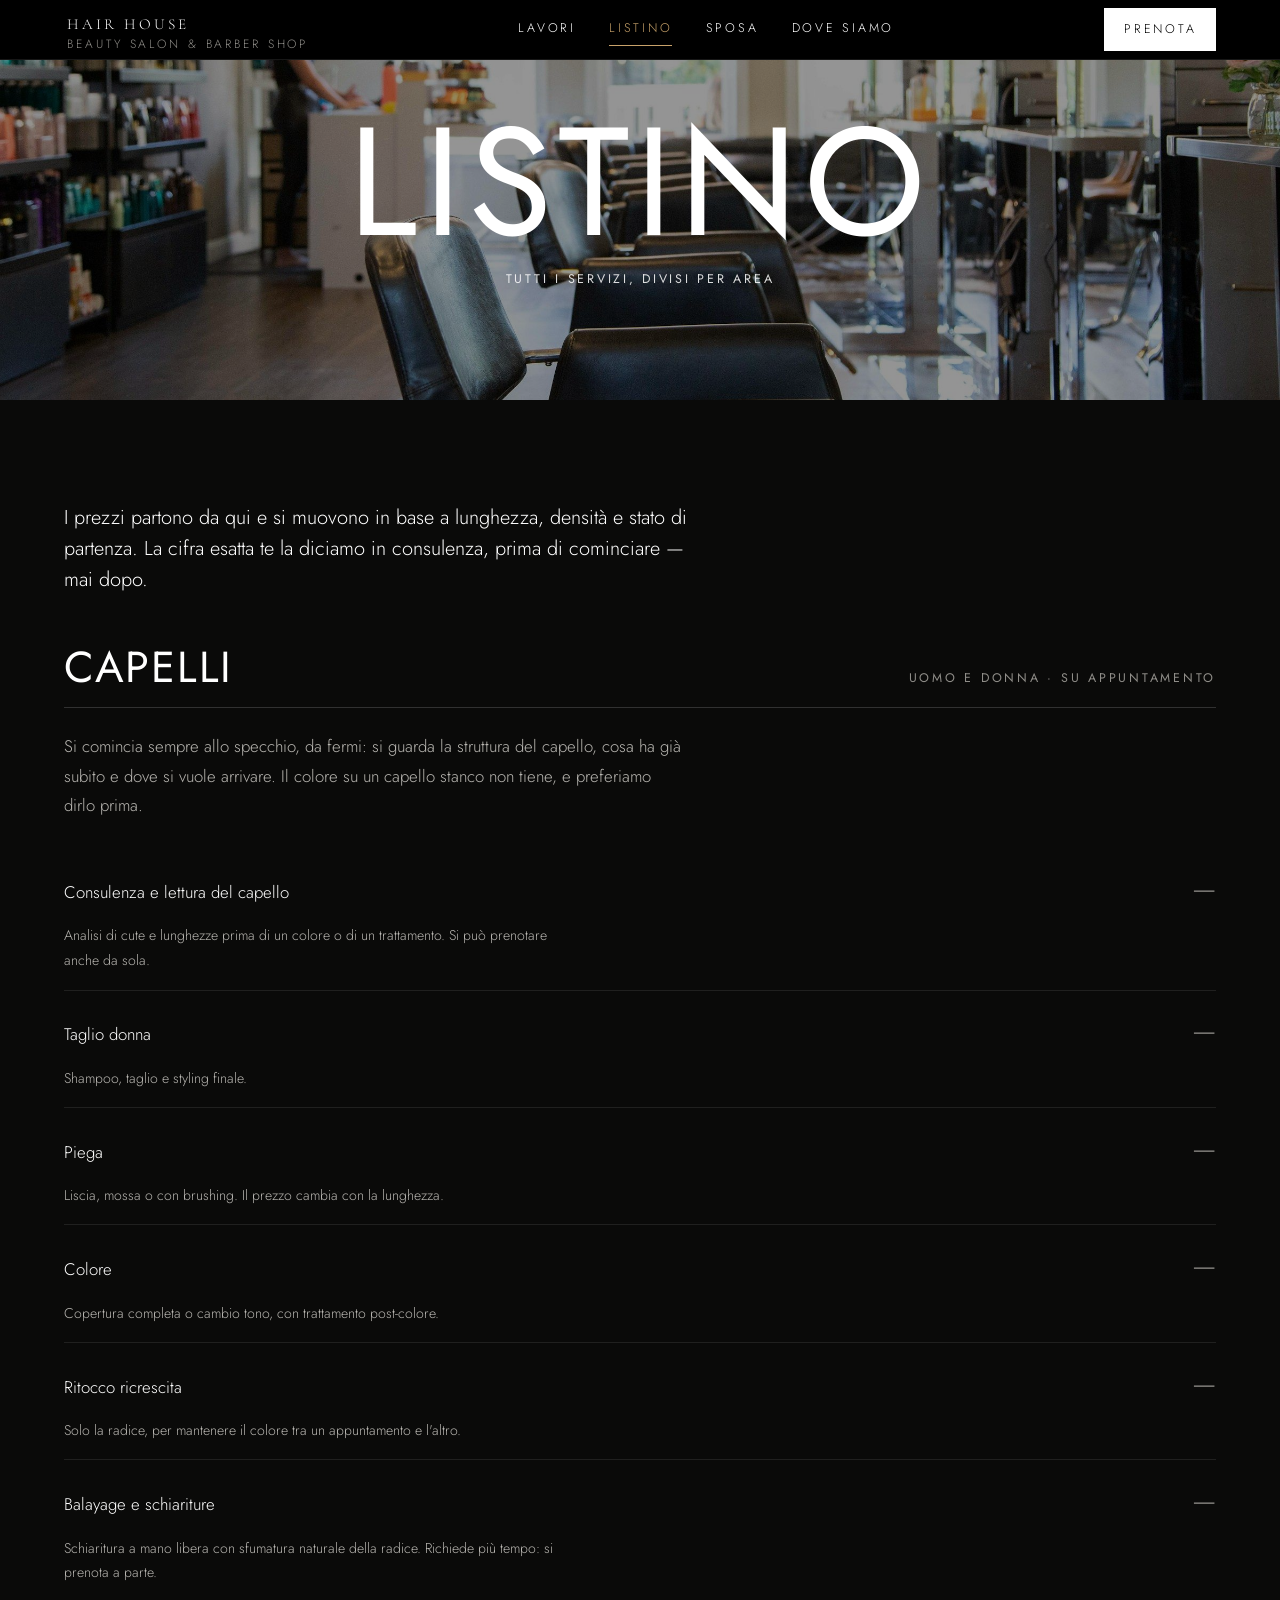
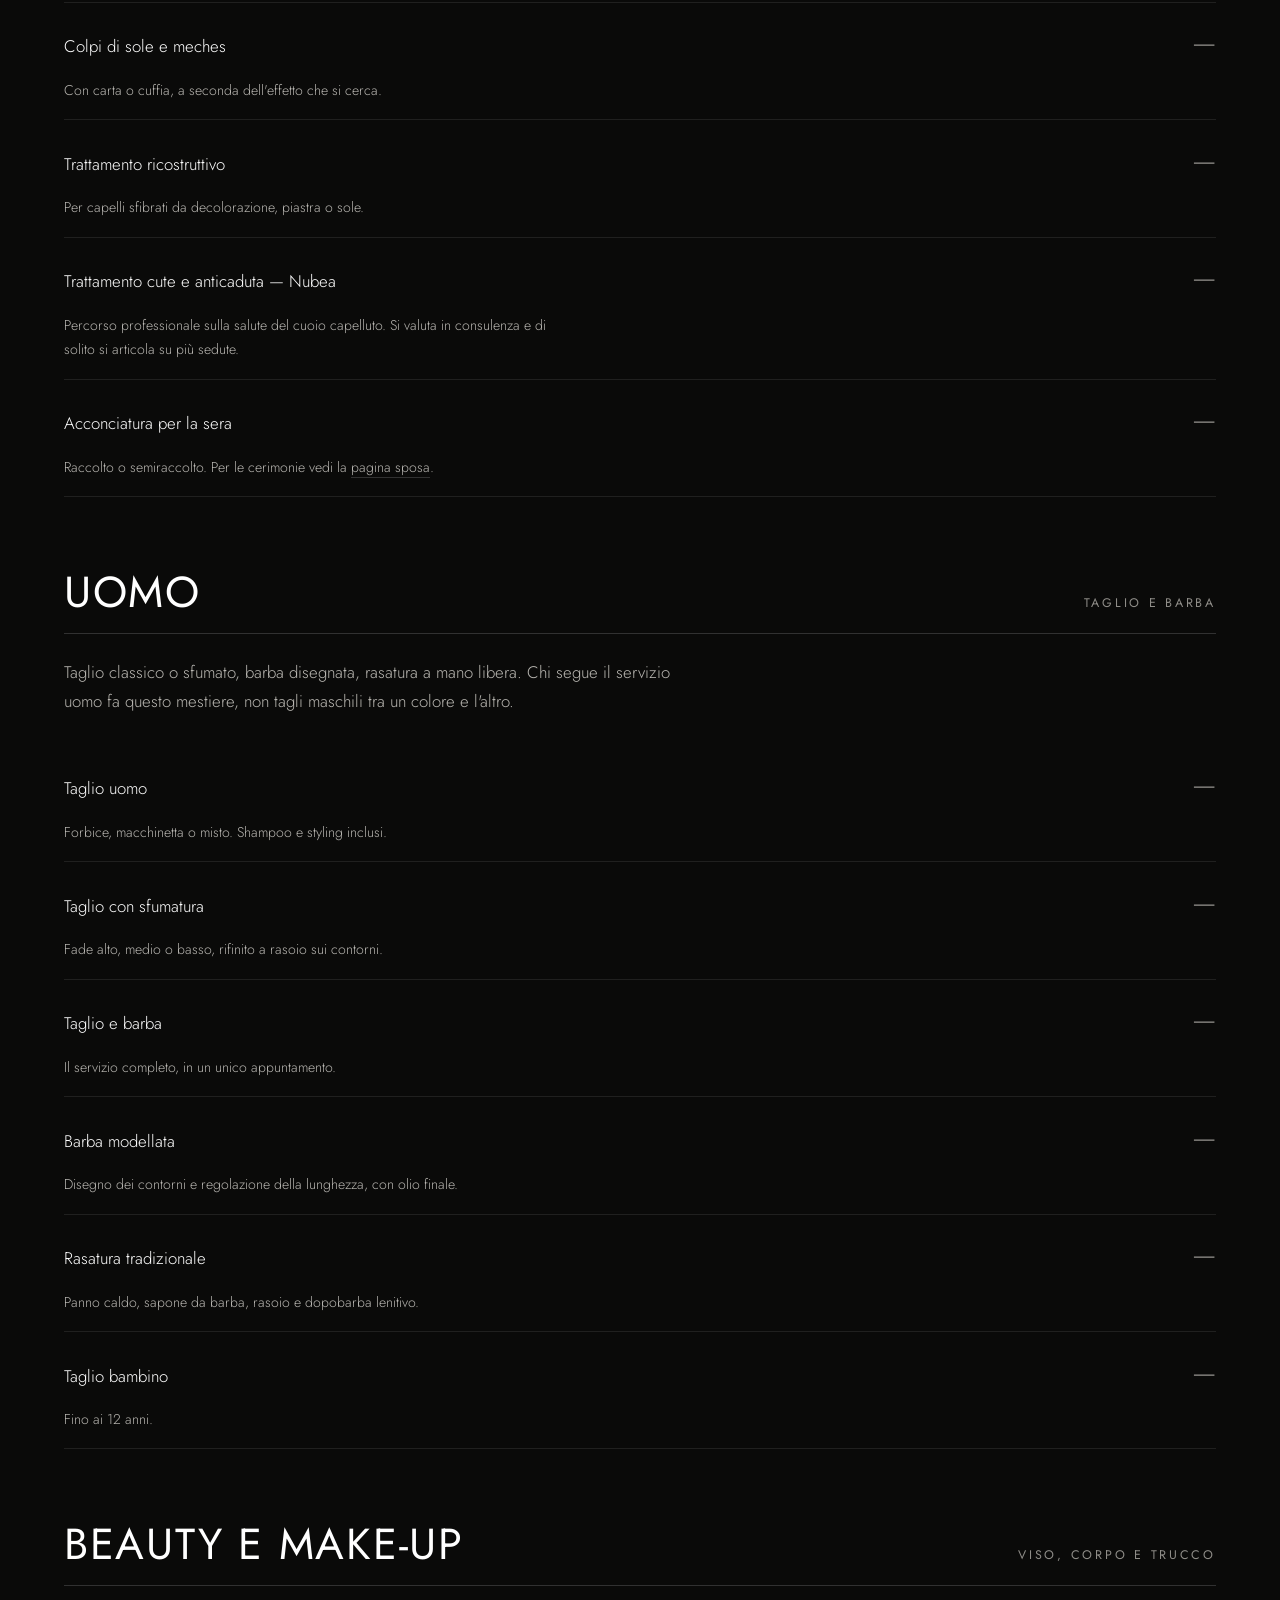
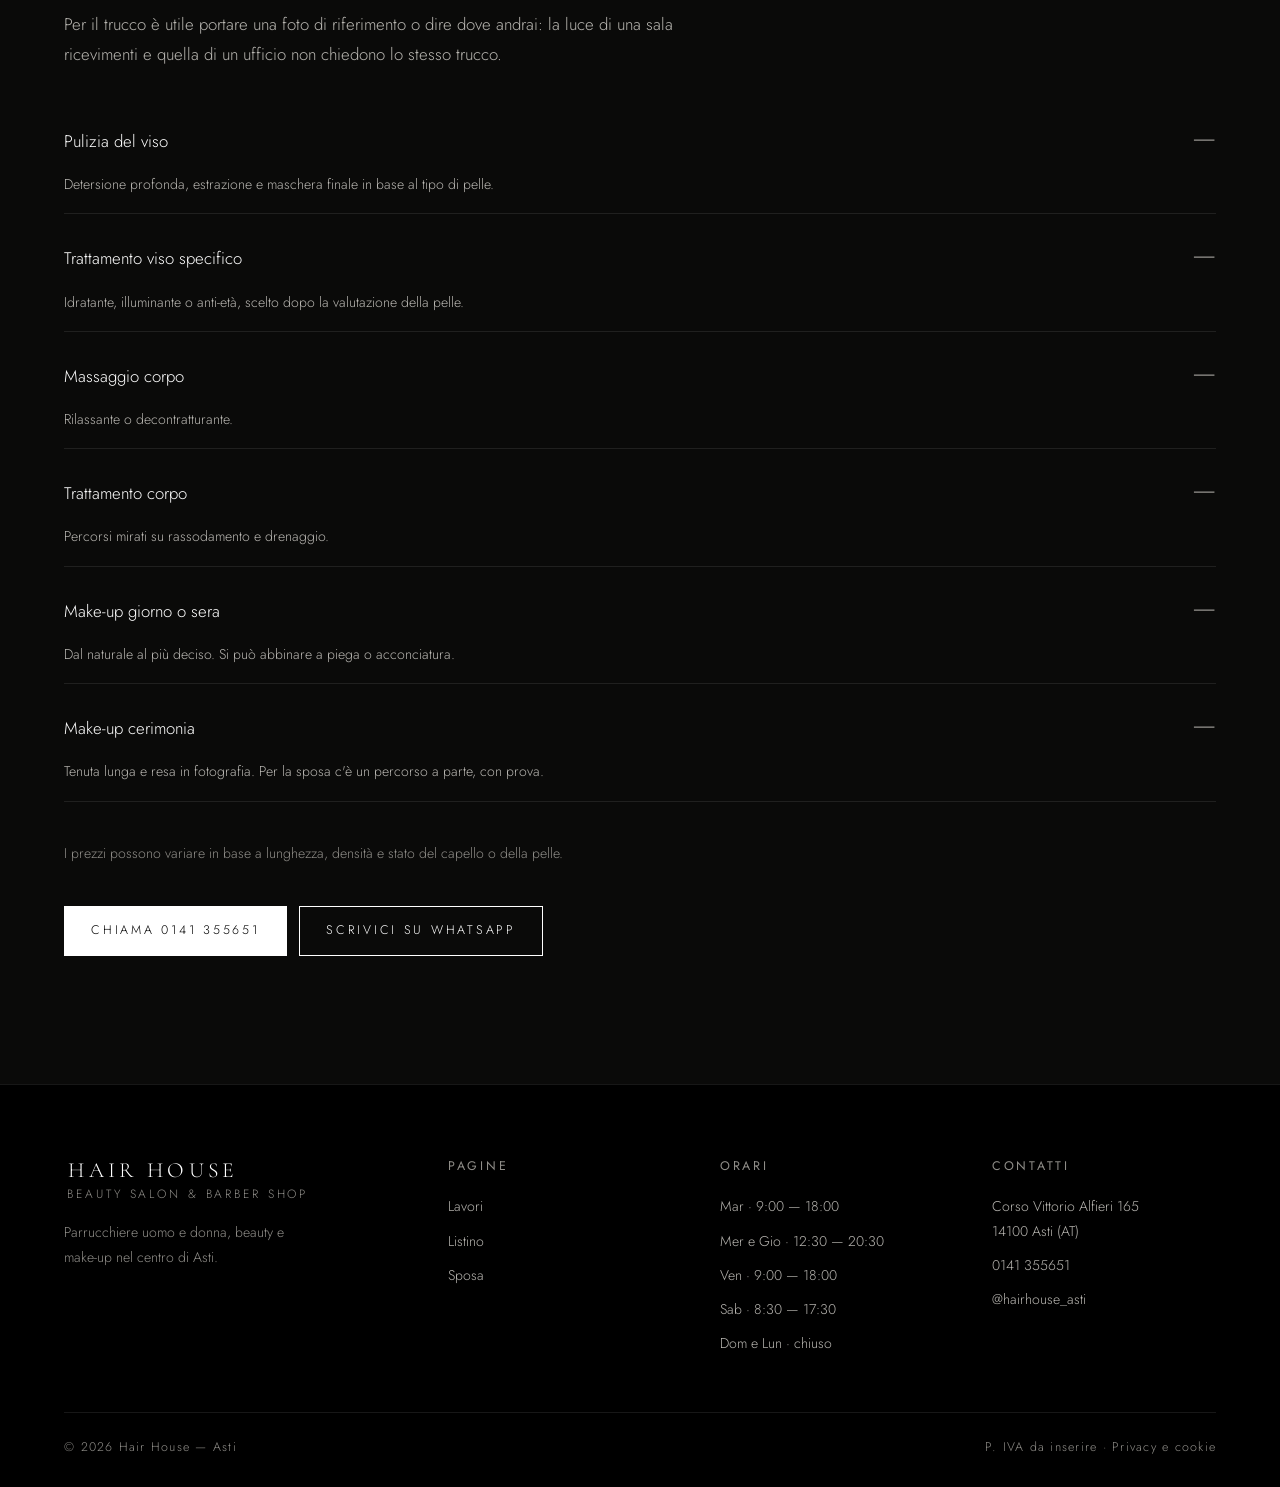
==== listino.html @ 9e3a0ce8 "hair house" ====
<!doctype html>
<html lang="it" class="no-js">
<head>
<meta charset="utf-8">
<meta name="viewport" content="width=device-width, initial-scale=1">
<title>Listino — Hair House Asti | Capelli uomo e donna, barba, beauty</title>
<meta name="description" content="Il listino di Hair House ad Asti: taglio, colore, balayage, trattamenti Nubea, barba e make-up. Prezzi e durate per ogni servizio.">
<link rel="canonical" href="https://www.hairhouseasti.it/listino.html">

<meta property="og:type" content="website">
<meta property="og:locale" content="it_IT">
<meta property="og:title" content="Listino — Hair House Asti">
<meta property="og:description" content="Capelli uomo e donna, barba e beauty: cosa facciamo e quanto costa.">
<meta property="og:image" content="https://www.hairhouseasti.it/assets/img/og.jpg">
<meta name="theme-color" content="#0a0a09">

<link rel="icon" href="assets/favicon.svg" type="image/svg+xml">
<link rel="preconnect" href="https://fonts.googleapis.com">
<link rel="preconnect" href="https://fonts.gstatic.com" crossorigin>
<link rel="stylesheet" href="https://fonts.googleapis.com/css2?family=Cormorant+Garamond:wght@300;400&family=Jost:wght@300;400;500&display=swap">
<link rel="stylesheet" href="assets/css/style.css">
</head>
<body>

<a class="skip" href="#main">Vai al contenuto</a>

<header class="header header--solid" id="header">
  <div class="header__inner">
    <a class="header__brand" href="index.html" aria-label="Hair House — home">
      <span class="wordmark">
        <span class="wordmark__name">Hair House</span>
        <span class="wordmark__sub">Beauty Salon &amp; Barber Shop</span>
      </span>
    </a>
    <nav class="nav" aria-label="Principale">
      <a href="index.html#lavori">Lavori</a>
      <a href="listino.html" aria-current="page">Listino</a>
      <a href="sposa.html">Sposa</a>
      <a href="index.html#dove">Dove siamo</a>
    </nav>
    <div class="header__end">
      <a class="btn btn--fill btn--sm header__cta" data-wa data-wa-text="Ciao Hair House, vorrei prenotare un appuntamento." href="tel:+390141355651">Prenota</a>
      <button class="burger" type="button" aria-expanded="false" aria-controls="menu">
        <span class="burger__bars" aria-hidden="true"><span></span><span></span><span></span></span>
        <span class="burger__open">Menu</span>
        <span class="burger__close">Chiudi</span>
      </button>
    </div>
  </div>
</header>

<div class="menu" id="menu" data-open="false" aria-hidden="true">
  <nav aria-label="Menu">
    <ul class="menu__list">
      <li><a href="index.html#lavori">Lavori</a></li>
      <li><a href="listino.html" aria-current="page">Listino</a></li>
      <li><a href="sposa.html">Sposa</a></li>
      <li><a href="index.html#dove">Dove siamo</a></li>
    </ul>
  </nav>
  <div class="menu__foot">
    <div><p class="label">Indirizzo</p><p class="note">Corso Vittorio Alfieri 165<br>14100 Asti</p></div>
    <div><p class="label">Telefono</p><p class="note"><a href="tel:+390141355651">0141 355651</a></p></div>
    <div><p class="label">Instagram</p><p class="note"><a href="https://www.instagram.com/hairhouse_asti/" rel="noopener" target="_blank">@hairhouse_asti</a></p></div>
  </div>
</div>

<main id="main">

<!-- ===================== PLATE ===================== -->
<section class="plate" style="min-height:clamp(220px,34vw,400px)">
  <div class="plate__media" data-file="plate-listino.jpg">
    <img src="assets/img/plate-listino.jpg" alt="" aria-hidden="true" width="2400" height="1200" decoding="async">
  </div>
  <div class="plate__inner">
    <h1 class="plate__word">Listino<span class="vh"> dei servizi di Hair House ad Asti</span></h1>
    <p class="label plate__sub">Tutti i servizi, divisi per area</p>
  </div>
</section>

<section class="band band--pad-b">
  <div class="wrap">

    <p class="lead" style="max-width:52ch;margin-bottom:clamp(2rem,5vw,3rem)" data-reveal>I prezzi partono da qui e si muovono in base a lunghezza, densità e stato di partenza. La cifra esatta te la diciamo in consulenza, prima di cominciare — mai dopo.</p>


    <div data-reveal data-delay="1">

      <!-- CAPELLI -->
      <section class="menu-group" id="capelli">
        <div class="menu-group__head">
          <h2 class="h2">Capelli</h2>
          <p class="label">Uomo e donna · su appuntamento</p>
        </div>

        <p class="body" style="margin:1.5rem 0 1.75rem;max-width:62ch">Si comincia sempre allo specchio, da fermi: si guarda la struttura del capello, cosa ha già subito e dove si vuole arrivare. Il colore su un capello stanco non tiene, e preferiamo dirlo prima.</p>

        <div>
          <div class="row">
            <span class="row__name">Consulenza e lettura del capello</span>
            <span class="row__val" data-tbd="true">—</span>
            <span class="row__desc">Analisi di cute e lunghezze prima di un colore o di un trattamento. Si può prenotare anche da sola.</span>
          </div>
          <div class="row">
            <span class="row__name">Taglio donna</span>
            <span class="row__val" data-tbd="true">—</span>
            <span class="row__desc">Shampoo, taglio e styling finale.</span>
          </div>
          <div class="row">
            <span class="row__name">Piega</span>
            <span class="row__val" data-tbd="true">—</span>
            <span class="row__desc">Liscia, mossa o con brushing. Il prezzo cambia con la lunghezza.</span>
          </div>
          <div class="row">
            <span class="row__name">Colore</span>
            <span class="row__val" data-tbd="true">—</span>
            <span class="row__desc">Copertura completa o cambio tono, con trattamento post-colore.</span>
          </div>
          <div class="row">
            <span class="row__name">Ritocco ricrescita</span>
            <span class="row__val" data-tbd="true">—</span>
            <span class="row__desc">Solo la radice, per mantenere il colore tra un appuntamento e l'altro.</span>
          </div>
          <div class="row">
            <span class="row__name">Balayage e schiariture</span>
            <span class="row__val" data-tbd="true">—</span>
            <span class="row__desc">Schiaritura a mano libera con sfumatura naturale della radice. Richiede più tempo: si prenota a parte.</span>
          </div>
          <div class="row">
            <span class="row__name">Colpi di sole e meches</span>
            <span class="row__val" data-tbd="true">—</span>
            <span class="row__desc">Con carta o cuffia, a seconda dell'effetto che si cerca.</span>
          </div>
          <div class="row">
            <span class="row__name">Trattamento ricostruttivo</span>
            <span class="row__val" data-tbd="true">—</span>
            <span class="row__desc">Per capelli sfibrati da decolorazione, piastra o sole.</span>
          </div>
          <div class="row">
            <span class="row__name">Trattamento cute e anticaduta — Nubea</span>
            <span class="row__val" data-tbd="true">—</span>
            <span class="row__desc">Percorso professionale sulla salute del cuoio capelluto. Si valuta in consulenza e di solito si articola su più sedute.</span>
          </div>
          <div class="row">
            <span class="row__name">Acconciatura per la sera</span>
            <span class="row__val" data-tbd="true">—</span>
            <span class="row__desc">Raccolto o semiraccolto. Per le cerimonie vedi la <a href="sposa.html" style="border-bottom:1px solid var(--line)">pagina sposa</a>.</span>
          </div>
        </div>
      </section>

      <!-- UOMO -->
      <section class="menu-group" id="uomo">
        <div class="menu-group__head">
          <h2 class="h2">Uomo</h2>
          <p class="label">Taglio e barba</p>
        </div>

        <p class="body" style="margin:1.5rem 0 1.75rem;max-width:62ch">Taglio classico o sfumato, barba disegnata, rasatura a mano libera. Chi segue il servizio uomo fa questo mestiere, non tagli maschili tra un colore e l'altro.</p>

        <div>
          <div class="row">
            <span class="row__name">Taglio uomo</span>
            <span class="row__val" data-tbd="true">—</span>
            <span class="row__desc">Forbice, macchinetta o misto. Shampoo e styling inclusi.</span>
          </div>
          <div class="row">
            <span class="row__name">Taglio con sfumatura</span>
            <span class="row__val" data-tbd="true">—</span>
            <span class="row__desc">Fade alto, medio o basso, rifinito a rasoio sui contorni.</span>
          </div>
          <div class="row">
            <span class="row__name">Taglio e barba</span>
            <span class="row__val" data-tbd="true">—</span>
            <span class="row__desc">Il servizio completo, in un unico appuntamento.</span>
          </div>
          <div class="row">
            <span class="row__name">Barba modellata</span>
            <span class="row__val" data-tbd="true">—</span>
            <span class="row__desc">Disegno dei contorni e regolazione della lunghezza, con olio finale.</span>
          </div>
          <div class="row">
            <span class="row__name">Rasatura tradizionale</span>
            <span class="row__val" data-tbd="true">—</span>
            <span class="row__desc">Panno caldo, sapone da barba, rasoio e dopobarba lenitivo.</span>
          </div>
          <div class="row">
            <span class="row__name">Taglio bambino</span>
            <span class="row__val" data-tbd="true">—</span>
            <span class="row__desc">Fino ai 12 anni.</span>
          </div>
        </div>
      </section>

      <!-- BEAUTY -->
      <section class="menu-group" id="beauty">
        <div class="menu-group__head">
          <h2 class="h2">Beauty e make-up</h2>
          <p class="label">Viso, corpo e trucco</p>
        </div>

        <p class="body" style="margin:1.5rem 0 1.75rem;max-width:62ch">Per il trucco è utile portare una foto di riferimento o dire dove andrai: la luce di una sala ricevimenti e quella di un ufficio non chiedono lo stesso trucco.</p>

        <div>
          <div class="row">
            <span class="row__name">Pulizia del viso</span>
            <span class="row__val" data-tbd="true">—</span>
            <span class="row__desc">Detersione profonda, estrazione e maschera finale in base al tipo di pelle.</span>
          </div>
          <div class="row">
            <span class="row__name">Trattamento viso specifico</span>
            <span class="row__val" data-tbd="true">—</span>
            <span class="row__desc">Idratante, illuminante o anti-età, scelto dopo la valutazione della pelle.</span>
          </div>
          <div class="row">
            <span class="row__name">Massaggio corpo</span>
            <span class="row__val" data-tbd="true">—</span>
            <span class="row__desc">Rilassante o decontratturante.</span>
          </div>
          <div class="row">
            <span class="row__name">Trattamento corpo</span>
            <span class="row__val" data-tbd="true">—</span>
            <span class="row__desc">Percorsi mirati su rassodamento e drenaggio.</span>
          </div>
          <div class="row">
            <span class="row__name">Make-up giorno o sera</span>
            <span class="row__val" data-tbd="true">—</span>
            <span class="row__desc">Dal naturale al più deciso. Si può abbinare a piega o acconciatura.</span>
          </div>
          <div class="row">
            <span class="row__name">Make-up cerimonia</span>
            <span class="row__val" data-tbd="true">—</span>
            <span class="row__desc">Tenuta lunga e resa in fotografia. Per la sposa c'è un percorso a parte, con prova.</span>
          </div>
        </div>
      </section>

    </div>

    <p class="note" style="margin-top:2.5rem" data-reveal>I prezzi possono variare in base a lunghezza, densità e stato del capello o della pelle.</p>

    <p style="margin-top:2.5rem;display:flex;gap:0.75rem;flex-wrap:wrap" data-reveal>
      <a class="btn btn--fill" href="tel:+390141355651">Chiama 0141 355651</a>
      <a class="btn" data-wa data-wa-text="Ciao Hair House, vorrei prenotare un appuntamento." href="tel:+390141355651">Scrivici su WhatsApp</a>
    </p>

  </div>
</section>

</main>

<footer class="footer">
  <div class="wrap">
    <div class="footer__top">
      <div class="footer__brand">
        <span class="wordmark">
          <span class="wordmark__name">Hair House</span>
          <span class="wordmark__sub">Beauty Salon &amp; Barber Shop</span>
        </span>
        <p class="footer__tag">Parrucchiere uomo e donna, beauty e make-up nel centro di Asti.</p>
      </div>
      <div>
        <p class="label footer__h">Pagine</p>
        <ul class="footer__list">
          <li><a href="index.html#lavori">Lavori</a></li>
          <li><a href="listino.html">Listino</a></li>
          <li><a href="sposa.html">Sposa</a></li>
        </ul>
      </div>
      <div>
        <p class="label footer__h">Orari</p>
        <ul class="footer__list">
          <li>Mar · 9:00 — 18:00</li>
          <li>Mer e Gio · 12:30 — 20:30</li>
          <li>Ven · 9:00 — 18:00</li>
          <li>Sab · 8:30 — 17:30</li>
          <li>Dom e Lun · chiuso</li>
        </ul>
      </div>
      <div>
        <p class="label footer__h">Contatti</p>
        <ul class="footer__list">
          <li>Corso Vittorio Alfieri 165<br>14100 Asti (AT)</li>
          <li><a href="tel:+390141355651">0141 355651</a></li>
          <li><a href="https://www.instagram.com/hairhouse_asti/" rel="noopener" target="_blank">@hairhouse_asti</a></li>
        </ul>
      </div>
    </div>
    <div class="footer__bottom">
      <span>&copy; <span data-year>2026</span> Hair House — Asti</span>
      <span>P. IVA da inserire · <a href="privacy.html">Privacy e cookie</a></span>
    </div>
  </div>
</footer>

<div class="mobar">
  <a href="tel:+390141355651">
    <svg viewBox="0 0 24 24" fill="none" stroke="currentColor" stroke-width="1.5" aria-hidden="true"><path d="M22 16.9v3a2 2 0 0 1-2.2 2 19.8 19.8 0 0 1-8.6-3.1 19.5 19.5 0 0 1-6-6A19.8 19.8 0 0 1 2.1 4.2 2 2 0 0 1 4.1 2h3a2 2 0 0 1 2 1.7c.1 1 .4 1.9.7 2.8a2 2 0 0 1-.5 2.1L8.1 9.9a16 16 0 0 0 6 6l1.3-1.2a2 2 0 0 1 2.1-.5c.9.3 1.8.6 2.8.7a2 2 0 0 1 1.7 2z"/></svg>
    Chiama
  </a>
  <a data-wa data-wa-text="Ciao Hair House, vorrei prenotare un appuntamento." href="tel:+390141355651">
    <svg viewBox="0 0 24 24" fill="currentColor" aria-hidden="true"><path d="M12 2a10 10 0 0 0-8.6 15.1L2 22l5-1.3A10 10 0 1 0 12 2zm5.5 14.1c-.2.6-1.2 1.2-1.7 1.2-.5 0-.9.2-3-.8-2.6-1.2-4.2-3.9-4.3-4.1-.1-.2-1-1.4-1-2.6 0-1.2.6-1.8.9-2 .2-.3.5-.3.7-.3h.5c.2 0 .4 0 .6.5l.8 2c.1.2.1.4 0 .5l-.4.5-.3.3c-.1.1-.2.3 0 .5a9 9 0 0 0 1.5 1.8c.7.6 1.2.8 1.4.9.2.1.4.1.5-.1l.7-.9c.2-.2.3-.2.5-.1l2 1c.2.1.4.2.4.3.1.1.1.6-.1 1.2z"/></svg>
    Prenota
  </a>
</div>

<script src="assets/js/main.js" defer></script>
</body>
</html>
---- assets/css/style.css ----
/* =============================================================
   HAIR HOUSE — Asti · Beauty Salon & Barber Shop

   Impianto: bande alternate.
   Una fascia di fotografia a tutta pagina con UNA parola gigante,
   poi una fascia nera con il contenuto. Ripetuto fino in fondo.
   Le foto danno tutto il colore, la grafica non ne aggiunge.

   Nessuna dipendenza, nessun build step.
   ============================================================= */

/* -------------------------------------------------------------
   1. TOKEN
   ------------------------------------------------------------- */
:root {
  /* Superfici */
  --black:  #000000;
  --band:   #0a0a09;   /* nero appena caldo: le pareti del salone */
  --band-2: #141412;   /* secondo livello, per righe e riquadri */
  --white:  #ffffff;
  --sand:   #e7e2db;   /* il beige del logo Hair House */
  --brass:  #c8a26a;   /* unico accento, usato col contagocce */

  /* Testo su fondo nero */
  --fg:       var(--white);
  --fg-mid:   #b8b6b1;   /* 9,3:1 — testo corrente */
  --fg-low:   #8f8d88;   /* 5,7:1 — etichette e note */
  --line:     rgba(255, 255, 255, 0.16);
  --line-soft:rgba(255, 255, 255, 0.09);

  /* Tipografia
     Jost è un geometrico in linea con la Futura del riferimento.
     Il serif resta solo per il marchio Hair House, che è serif. */
  --sans:  "Jost", "Helvetica Neue", Arial, sans-serif;
  --serif: "Cormorant Garamond", "Times New Roman", Times, serif;

  /* I minimi valgono sui telefoni: 0.75rem = 12px per le micro-etichette,
     1rem = 16px per il corpo. Sotto i 16px iOS ingrandisce da solo la
     pagina quando si tocca un campo del modulo. */
  --t-micro: clamp(0.75rem, 0.72rem + 0.1vw, 0.78rem);
  --t-small: clamp(0.85rem, 0.83rem + 0.1vw, 0.88rem);
  --t-body:  clamp(1rem, 0.98rem + 0.1vw, 1.05rem);
  --t-lead:  clamp(1.05rem, 0.98rem + 0.34vw, 1.3rem);
  --t-h3:    clamp(1.3rem, 1.15rem + 0.7vw, 1.75rem);
  --t-h2:    clamp(1.7rem, 1.35rem + 1.7vw, 3rem);

  /* La parola gigante delle fasce fotografiche */
  /* Calibrate perché la parola ci stia sempre in larghezza,
     anche col font di sistema mentre Cormorant/Jost caricano. */
  --t-plate: clamp(2.4rem, 12vw, 10.5rem);
  --t-hero:  clamp(2.6rem, 13vw, 15rem);

  --track-label: 0.22em;  /* etichette: piu stretta del riferimento,
                             a 12px su telefono 0.3em spezza le parole */
  --track-word:  0.04em;

  --gutter: max(clamp(1.25rem, 5vw, 5rem), env(safe-area-inset-left), env(safe-area-inset-right));
  --maxw:   1440px;

  --ease: cubic-bezier(0.22, 0.61, 0.36, 1);
  --out:  cubic-bezier(0.16, 1, 0.3, 1);

  --header-h: 60px;
}

/* -------------------------------------------------------------
   2. RESET
   ------------------------------------------------------------- */
*, *::before, *::after { box-sizing: border-box; }

html {
  -webkit-text-size-adjust: 100%;
  -webkit-tap-highlight-color: transparent;
  scroll-behavior: smooth;
  scroll-padding-top: var(--header-h);
  background: var(--band);
}

body {
  margin: 0;
  background: var(--band);
  color: var(--fg);
  font-family: var(--sans);
  font-size: var(--t-body);
  font-weight: 300;
  line-height: 1.75;
  overflow-x: hidden;
  -webkit-font-smoothing: antialiased;
  -moz-osx-font-smoothing: grayscale;
}
body.is-locked { overflow: hidden; }

img, svg, video, iframe { display: block; max-width: 100%; }
img { height: auto; }

/* Serve davvero: `.work { display: block }` è una regola d'autore e batte
   il `display:none` che il browser dà a [hidden]. Senza questa riga i
   filtri della galleria aggiornano lo stato ma non nascondono nulla. */
[hidden] { display: none !important; }

h1, h2, h3, h4 { margin: 0; font-weight: 400; line-height: 1.1; }
p { margin: 0 0 1.1em; }
p:last-child { margin-bottom: 0; }
figure, blockquote, dd { margin: 0; }
ul, ol { margin: 0; padding: 0; list-style: none; }
a { color: inherit; text-decoration: none; }
button { font: inherit; color: inherit; background: none; border: 0; cursor: pointer; }

:focus-visible { outline: 2px solid var(--brass); outline-offset: 3px; }
::selection { background: var(--sand); color: var(--black); }

/* -------------------------------------------------------------
   3. TIPOGRAFIA RICORRENTE
   ------------------------------------------------------------- */

/* Micro-etichetta: la voce con cui il sito nomina le cose */
.label {
  font-size: var(--t-micro);
  font-weight: 400;
  letter-spacing: var(--track-label);
  text-transform: uppercase;
  color: var(--fg-low);
  line-height: 1.6;
}
.label--bright { color: var(--white); }
.label--brass { color: var(--brass); }

.lead { font-size: var(--t-lead); line-height: 1.55; color: var(--fg); font-weight: 300; }
.body { color: var(--fg-mid); }
.note { font-size: var(--t-small); color: var(--fg-low); line-height: 1.7; }

.h2 {
  font-size: var(--t-h2);
  letter-spacing: var(--track-word);
  text-transform: uppercase;
}
.h3 { font-size: var(--t-h3); letter-spacing: 0.01em; }

/* Marchio: unico elemento in grazie, come nell'insegna */
.wordmark { display: inline-flex; flex-direction: column; gap: 0.4em; line-height: 1; }
.wordmark__name {
  font-family: var(--serif);
  font-weight: 300;
  font-size: var(--wm, 1.05rem);
  letter-spacing: 0.2em;
  text-indent: 0.2em;
  text-transform: uppercase;
  white-space: nowrap;
}
.wordmark__sub {
  /* Il rapporto col nome dava 4,6px nell'header: sotto c'e un pavimento. */
  font-size: max(0.75rem, calc(var(--wm, 1.05rem) * 0.3));
  letter-spacing: 0.24em;
  text-indent: 0.28em;
  text-transform: uppercase;
  color: var(--fg-low);
  white-space: nowrap;
}

/* -------------------------------------------------------------
   4. LAYOUT
   ------------------------------------------------------------- */
.wrap { width: 100%; max-width: var(--maxw); margin-inline: auto; padding-inline: var(--gutter); }
.wrap--tight { max-width: 900px; }

/* Fascia di contenuto: sempre nera */
.band { padding-block: clamp(3.25rem, 8vw, 6.5rem); background: var(--band); }
.band--flush { padding-top: 0; }
.band--pad-b { padding-bottom: clamp(4rem, 10vw, 8rem); }

/* Intestazione interna a una fascia */
.bandhead { margin-bottom: clamp(2rem, 5vw, 3.5rem); }
.bandhead__label { margin-bottom: 1rem; }
.bandhead__text { max-width: 46ch; color: var(--fg-mid); }

@media (min-width: 880px) {
  .bandhead--split {
    display: grid;
    grid-template-columns: minmax(0, 1fr) minmax(0, 1fr);
    gap: clamp(2rem, 5vw, 4rem);
    align-items: end;
  }
}

/* -------------------------------------------------------------
   5. BOTTONI E LINK
   Rettangolo con filetto sottile, testo micro spaziato.
   ------------------------------------------------------------- */
.btn {
  display: inline-flex;
  align-items: center;
  justify-content: center;
  gap: 0.7em;
  padding: 1.05em 2.1em;
  font-size: var(--t-micro);
  letter-spacing: var(--track-label);
  text-transform: uppercase;
  color: var(--white);
  border: 1px solid var(--white);
  background: transparent;
  transition: background-color 0.35s var(--ease), color 0.35s var(--ease),
              border-color 0.35s var(--ease);
}
.btn:hover, .btn:focus-visible { background: var(--white); color: var(--black); }

.btn--fill { background: var(--white); color: var(--black); }
.btn--fill:hover, .btn--fill:focus-visible { background: var(--brass); border-color: var(--brass); color: var(--black); }

.btn--sm { padding: 0.85em 1.5em; }

.btn--ghost { border-color: var(--line); color: var(--fg-mid); }
.btn--ghost:hover { border-color: var(--white); background: transparent; color: var(--white); }

/* Link testuale sottolineato: la forma dei link del riferimento */
.ulink {
  display: inline-block;
  font-size: var(--t-micro);
  letter-spacing: var(--track-label);
  text-transform: uppercase;
  padding-bottom: 0.35em;
  border-bottom: 1px solid var(--line);
  transition: color 0.3s var(--ease), border-color 0.3s var(--ease);
}
.ulink:hover { color: var(--brass); border-color: var(--brass); }

/* -------------------------------------------------------------
   6. HEADER
   Sottile, trasparente sull'hero, nero appena si scorre.
   ------------------------------------------------------------- */
.header {
  position: fixed;
  inset: 0 0 auto 0;
  z-index: 90;
  height: var(--header-h);
  display: flex;
  align-items: center;
  background: transparent;
  border-bottom: 1px solid transparent;
  transition: background-color 0.4s var(--ease), border-color 0.4s var(--ease);
}
.header.is-stuck { background: var(--black); border-bottom-color: var(--line-soft); }

.header__inner {
  width: 100%;
  max-width: var(--maxw);
  margin-inline: auto;
  padding-inline: var(--gutter);
  display: flex;
  align-items: center;
  justify-content: space-between;
  gap: 1.5rem;
}

.header__brand { --wm: 0.95rem; opacity: 0; transition: opacity 0.4s var(--ease); }
.header.is-stuck .header__brand { opacity: 1; }
/* Nelle pagine interne il marchio serve subito */
.header--solid .header__brand { opacity: 1; }
.header--solid { background: var(--black); border-bottom-color: var(--line-soft); }

.nav { display: none; }
@media (min-width: 1000px) {
  .nav { display: flex; align-items: center; gap: clamp(1.5rem, 2.6vw, 2.75rem); }
}
.nav a {
  font-size: var(--t-micro);
  letter-spacing: var(--track-label);
  text-transform: uppercase;
  color: var(--white);
  padding-block: 0.4em;
  border-bottom: 1px solid transparent;
  transition: border-color 0.3s var(--ease), color 0.3s var(--ease);
  white-space: nowrap;
}
.nav a:hover { border-bottom-color: currentColor; }
.nav a[aria-current="page"] { color: var(--brass); border-bottom-color: var(--brass); }

.header__end { display: flex; align-items: center; gap: 1.25rem; }
.header__cta { display: none; }
@media (min-width: 1000px) { .header__cta { display: inline-flex; padding: 0.75em 1.5em; } }

/* Apri menu */
.burger {
  display: inline-flex;
  align-items: center;
  gap: 0.7rem;
  font-size: var(--t-micro);
  letter-spacing: var(--track-label);
  text-transform: uppercase;
  color: var(--white);
  padding: 0.5rem 0;
  z-index: 2;
}
@media (min-width: 1000px) { .burger { display: none; } }

.burger__bars { display: grid; gap: 5px; width: 20px; }
.burger__bars span { height: 1px; background: currentColor; transition: transform 0.4s var(--ease), opacity 0.25s var(--ease); }
.burger[aria-expanded="true"] .burger__bars span:nth-child(1) { transform: translateY(6px) rotate(45deg); }
.burger[aria-expanded="true"] .burger__bars span:nth-child(2) { opacity: 0; }
.burger[aria-expanded="true"] .burger__bars span:nth-child(3) { transform: translateY(-6px) rotate(-45deg); }
.burger__open { display: inline; }
.burger__close { display: none; }
.burger[aria-expanded="true"] .burger__open { display: none; }
.burger[aria-expanded="true"] .burger__close { display: inline; }

/* Menu a tutto schermo */
.menu {
  position: fixed;
  inset: 0;
  z-index: 80;
  background: var(--black);
  display: flex;
  flex-direction: column;
  /* Niente centratura verticale: quando le voci non ci stanno tutte,
     `justify-content: center` fa traboccare il contenuto anche verso
     l'alto e la prima voce finisce sotto l'header, irraggiungibile.
     Elenco in alto, recapiti spinti in basso da `margin-top: auto`. */
  padding:
    calc(var(--header-h) + env(safe-area-inset-top, 0px) + 1.75rem)
    var(--gutter)
    calc(2.5rem + env(safe-area-inset-bottom, 0px));
  clip-path: inset(0 0 100% 0);
  transition: clip-path 0.65s var(--out);
  overflow-y: auto;
}
.menu[data-open="true"] { clip-path: inset(0 0 0 0); }
.menu[data-open="false"] { pointer-events: none; }

.menu__list a {
  display: block;
  padding: 0.5rem 0;
  /* line-height esplicita: senza, eredita l'1.75 del corpo del testo
     e ogni voce diventa alta il doppio del necessario. */
  line-height: 1.1;
  font-size: clamp(1.9rem, 9.5vw, 3.2rem);
  letter-spacing: var(--track-word);
  text-transform: uppercase;
  border-bottom: 1px solid var(--line-soft);
  opacity: 0;
  transform: translateY(12px);
  transition: opacity 0.45s var(--ease), transform 0.45s var(--out), color 0.3s var(--ease);
}
.menu[data-open="true"] .menu__list a { opacity: 1; transform: none; }
.menu__list li:nth-child(1) a { transition-delay: 0.08s; }
.menu__list li:nth-child(2) a { transition-delay: 0.14s; }
.menu__list li:nth-child(3) a { transition-delay: 0.20s; }
.menu__list li:nth-child(4) a { transition-delay: 0.26s; }
.menu__list li:nth-child(5) a { transition-delay: 0.32s; }
.menu__list a:hover, .menu__list a[aria-current="page"] { color: var(--brass); }

.menu__foot {
  margin-top: auto;
  padding-top: clamp(1.75rem, 4.5vw, 3rem);
  display: grid;
  gap: 1.5rem;
  opacity: 0;
  transition: opacity 0.5s var(--ease) 0.35s;
}
.menu[data-open="true"] .menu__foot { opacity: 1; }
@media (min-width: 700px) { .menu__foot { grid-template-columns: repeat(3, 1fr); } }
.menu__foot a:hover { color: var(--brass); }

/* -------------------------------------------------------------
   7. HERO
   Foto a tutto schermo, marchio in basso tagliato dalla fascia
   che segue: è il gesto forte del riferimento.
   ------------------------------------------------------------- */
.hero {
  position: relative;
  min-height: 100svh;
  display: grid;
  align-items: end;
  overflow: hidden;
  background: var(--band-2);
}

.hero__media { position: absolute; inset: 0; z-index: 0; }
.hero__media img { width: 100%; height: 100%; object-fit: cover; object-position: var(--focal, 50% 45%); }
.hero__media::after {
  content: "";
  position: absolute;
  inset: 0;
  background: linear-gradient(to bottom, rgba(0,0,0,0.55) 0%, rgba(0,0,0,0.15) 40%, rgba(0,0,0,0.75) 100%);
}

.hero__inner {
  position: relative;
  z-index: 1;
  width: 100%;
  max-width: var(--maxw);
  margin-inline: auto;
  padding: calc(var(--header-h) + 2rem) var(--gutter) clamp(2rem, 6vh, 4rem);
  text-align: center;
}

.hero__claim {
  font-size: var(--t-lead);
  letter-spacing: 0.02em;
  color: var(--white);
  max-width: 34ch;
  margin-inline: auto;
}

.hero__actions {
  margin-top: clamp(1.5rem, 4vw, 2.25rem);
  display: flex;
  gap: 0.75rem;
  justify-content: center;
  flex-wrap: wrap;
}

/* Il marchio gigante, tagliato in basso */
.hero__mark {
  margin-top: clamp(2rem, 6vw, 4rem);
  font-family: var(--serif);
  font-weight: 300;
  font-size: var(--t-hero);
  line-height: 0.95;
  letter-spacing: 0.06em;
  text-indent: 0.06em;
  text-transform: uppercase;
  color: var(--white);
  /* Intero e staccato dal bordo: tagliarlo faceva perdere la parte
     bassa delle lettere. */
  transform: none;
  white-space: nowrap;
}


/* -------------------------------------------------------------
   8. PLATE — fascia fotografica con la parola gigante
   È l'elemento che dà il ritmo a tutta la pagina.
   ------------------------------------------------------------- */
.plate {
  position: relative;
  display: grid;
  place-items: center;
  min-height: clamp(240px, 46vw, 520px);
  overflow: hidden;
  background: var(--band-2);
  text-align: center;
}

.plate__media { position: absolute; inset: 0; z-index: 0; }
.plate__media img { width: 100%; height: 100%; object-fit: cover; object-position: var(--focal, 50% 50%); }
.plate__media::after { content: ""; position: absolute; inset: 0; background: rgba(0, 0, 0, 0.42); }

.plate__inner { position: relative; z-index: 1; padding: 2rem var(--gutter); }

.plate__word {
  font-size: var(--t-plate);
  font-weight: 400;
  line-height: 0.95;
  letter-spacing: var(--track-word);
  text-transform: uppercase;
  color: var(--white);
}
.plate__sub { margin-top: 0.9rem; color: rgba(255, 255, 255, 0.85); }

/* Segnaposto foto: dice quale file manca invece di rompersi */
.is-missing > img { opacity: 0; visibility: hidden; }
.plate__media.is-missing, .hero__media.is-missing { background: var(--band-2); }
.plate__media.is-missing::after, .hero__media.is-missing::after { background: rgba(0, 0, 0, 0.55); }

/* -------------------------------------------------------------
   9. BLOCCO INFORMAZIONI PIATTE
   Nessun racconto: etichetta, dato, link. Come nel riferimento.
   ------------------------------------------------------------- */
.facts {
  display: grid;
  gap: clamp(2rem, 5vw, 3rem);
}
@media (min-width: 760px)  { .facts { grid-template-columns: repeat(2, 1fr); } }
@media (min-width: 1060px) { .facts { grid-template-columns: repeat(4, 1fr); } }

.fact__label { margin-bottom: 1.1rem; }
.fact__body { font-size: var(--t-small); line-height: 2; color: var(--fg-mid); }

/* Variante grande: tre colonne invece di quattro, testo che si legge
   da lontano. Serve dove il blocco è il contenuto, non una nota a piè. */
.facts--lg { gap: clamp(2rem, 5vw, 3.5rem); }
@media (min-width: 780px)  { .facts--lg { grid-template-columns: repeat(2, 1fr); } }
@media (min-width: 1000px) { .facts--lg { grid-template-columns: repeat(3, 1fr); } }
.facts--lg .fact__body {
  font-size: var(--t-lead);
  line-height: 1.55;
  color: var(--fg);
  max-width: 30ch;
}
.facts--lg .fact__label { margin-bottom: 1.25rem; }

/* Il voto è il dato più forte che il salone abbia: va visto */
.voto { display: flex; align-items: baseline; gap: 0.5rem; margin-bottom: 0.5rem; }
.voto__n { font-size: clamp(2.6rem, 7vw, 4rem); line-height: 0.9; letter-spacing: -0.01em; }
.voto__su { font-size: var(--t-lead); color: var(--fg-mid); }

/* -------------------------------------------------------------
   9b. TRE SCATTI DEL LOCALE
   ------------------------------------------------------------- */
.shots {
  display: grid;
  gap: clamp(0.5rem, 1.2vw, 0.9rem);
  grid-template-columns: 1fr;
  margin-bottom: clamp(2.5rem, 6vw, 4rem);
}
@media (min-width: 700px) { .shots { grid-template-columns: repeat(3, 1fr); } }

.shot { position: relative; aspect-ratio: 3 / 2; overflow: hidden; background: var(--band-2); }
.shot img { width: 100%; height: 100%; object-fit: cover; transition: transform 0.9s var(--out); }
.shot:hover img { transform: scale(1.03); }
@media (hover: none) { .shot:hover img { transform: none; } }

.shot.is-missing { border: 1px dashed var(--line); }
.shot.is-missing::after {
  content: attr(data-file);
  position: absolute; inset: 0;
  display: grid; place-content: center; padding: 0.75rem; text-align: center;
  font-size: var(--t-micro); letter-spacing: 0.1em; text-transform: uppercase;
  color: var(--fg-low);
}
.fact__body a { border-bottom: 1px solid var(--line); padding-bottom: 1px; }
.fact__body a:hover { color: var(--brass); border-color: var(--brass); }

.hours { display: grid; }
.hours__row {
  display: flex;
  justify-content: space-between;
  gap: 1.25rem;
  padding: 0.35rem 0;
  font-size: var(--t-small);
  color: var(--fg-mid);
}
.hours__row[data-closed="true"] { color: var(--fg-low); }
.hours__row.is-today { color: var(--brass); }
.hours__d { letter-spacing: 0.12em; text-transform: uppercase; }

/* -------------------------------------------------------------
   10. LAVORI — griglia filtrabile
   È il contenuto principale: un salone si giudica dai capelli
   che escono, non da quello che scrive di sé.
   ------------------------------------------------------------- */
.filters { display: flex; flex-wrap: wrap; gap: 0.4rem; margin-bottom: clamp(1.5rem, 4vw, 2.5rem); }

.filter {
  padding: 0.8em 1.3em;
  font-size: var(--t-micro);
  letter-spacing: var(--track-label);
  text-transform: uppercase;
  color: var(--fg-low);
  border: 1px solid var(--line-soft);
  transition: color 0.3s var(--ease), border-color 0.3s var(--ease), background-color 0.3s var(--ease);
  white-space: nowrap;
}
.filter:hover { color: var(--white); border-color: var(--line); }
.filter[aria-pressed="true"] { background: var(--white); border-color: var(--white); color: var(--black); }
.filter__n { opacity: 0.55; margin-left: 0.55em; }

/* Carosello: una riga sola, si scorre in orizzontale.
   Occupa una frazione dello spazio verticale di una griglia, e su
   telefono è il gesto naturale. Le foto sconfinano oltre i margini
   così si capisce a colpo d'occhio che ce ne sono altre. */
.gallery { position: relative; }

.works {
  display: flex;
  gap: clamp(0.4rem, 1vw, 0.85rem);
  overflow-x: auto;
  overscroll-behavior-x: contain;
  scroll-snap-type: x proximity;
  scroll-behavior: smooth;
  margin-inline: calc(var(--gutter) * -1);
  padding-inline: var(--gutter);
  scroll-padding-inline: var(--gutter);
  /* La barra di scorrimento nativa qui è rumore: c'è l'indicatore */
  scrollbar-width: none;
  -ms-overflow-style: none;
}
.works::-webkit-scrollbar { display: none; }

.work {
  position: relative;
  display: block;
  flex: 0 0 auto;
  width: clamp(190px, 23vw, 280px);
  padding: 0;
  border: 0;
  overflow: hidden;
  background: var(--band-2);
  aspect-ratio: 3 / 4;
  scroll-snap-align: start;
  cursor: zoom-in;
}
.work[data-span="2"] { width: clamp(260px, 34vw, 420px); aspect-ratio: 3 / 2; }

/* Comandi del carosello */
.gallery__foot {
  display: flex;
  align-items: center;
  gap: 1.25rem;
  margin-top: 1.1rem;
}

.gallery__bar {
  position: relative;
  flex: 1;
  height: 1px;
  background: var(--line-soft);
  overflow: hidden;
}
.gallery__bar span {
  position: absolute;
  inset: 0 auto 0 0;
  height: 100%;
  background: var(--white);
  transition: transform 0.25s var(--ease), width 0.25s var(--ease);
}

.gnav { display: flex; gap: 0.4rem; }
.gnav button {
  width: 44px;
  height: 44px;
  display: grid;
  place-items: center;
  border: 1px solid var(--line);
  color: var(--white);
  transition: background-color 0.3s var(--ease), border-color 0.3s var(--ease),
              color 0.3s var(--ease), opacity 0.3s var(--ease);
}
.gnav button:hover:not(:disabled) { background: var(--white); border-color: var(--white); color: var(--black); }
.gnav button:disabled { opacity: 0.3; cursor: default; }

/* Se non c'è niente da scorrere, i comandi spariscono */
.gallery:not(.is-scrollable) .gallery__foot { display: none; }

/* Sul dito le frecce non servono: si scorre, e resta l'indicatore */
@media (hover: none) {
  .gnav { display: none; }
}

.work img { width: 100%; height: 100%; object-fit: cover; transition: transform 0.9s var(--out); }
.work:hover img, .work:focus-visible img { transform: scale(1.04); }

.work__cap {
  position: absolute;
  inset: auto 0 0 0;
  padding: 3rem 0.9rem 0.85rem;
  text-align: left;
  background: linear-gradient(to top, rgba(0,0,0,0.9), rgba(0,0,0,0));
  opacity: 0;
  transition: opacity 0.35s var(--ease);
}
.work:hover .work__cap, .work:focus-visible .work__cap { opacity: 1; }
.work__tec { display: block; font-size: var(--t-small); line-height: 1.4; color: var(--white); }
.work__by { display: block; margin-top: 0.3rem; font-size: var(--t-micro); letter-spacing: 0.18em; text-transform: uppercase; color: var(--brass); }

.work.is-missing { border: 1px dashed var(--line); }
.work.is-missing::after {
  content: attr(data-file);
  position: absolute;
  inset: 0;
  display: grid;
  place-content: center;
  padding: 0.75rem;
  font-size: var(--t-micro);
  letter-spacing: 0.1em;
  text-transform: uppercase;
  color: var(--fg-low);
  text-align: center;
}

/* Entrata scaglionata quando si cambia filtro: le foto che restano
   si «ridistribuiscono» invece di comparire di scatto. */
@keyframes work-in {
  from { opacity: 0; transform: translateY(12px) scale(0.985); }
  to   { opacity: 1; transform: none; }
}
.work.is-shown {
  animation: work-in 0.42s var(--out) both;
  animation-delay: calc(var(--i, 0) * 35ms);
}

.works-empty {
  padding: 2.5rem 0;
  color: var(--fg-low);
  font-size: var(--t-small);
  animation: work-in 0.4s var(--out) both;
}

/* Lightbox: <dialog> nativo — Esc, focus e sfondo li fa il browser */
.lb { width: 100%; height: 100%; max-width: 100%; max-height: 100%; padding: 0; border: 0; background: transparent; color: var(--white); }
.lb::backdrop { background: rgba(0, 0, 0, 0.97); }
.lb__inner { height: 100%; display: grid; grid-template-rows: auto 1fr auto; gap: 1rem; padding: clamp(0.75rem, 2vw, 1.5rem); }
.lb__bar { display: flex; align-items: center; justify-content: space-between; gap: 1rem; }
.lb__stage { position: relative; min-height: 0; display: grid; place-items: center; }
.lb__stage img { max-width: 100%; max-height: 100%; width: auto; object-fit: contain; }
.lb__nav {
  position: absolute;
  top: 50%;
  transform: translateY(-50%);
  width: 2.9rem; height: 2.9rem;
  display: grid; place-items: center;
  border: 1px solid var(--line);
  color: var(--white);
  transition: background-color 0.3s var(--ease), border-color 0.3s var(--ease), color 0.3s var(--ease);
}
.lb__nav:hover { background: var(--white); border-color: var(--white); color: var(--black); }
.lb__nav[data-dir="-1"] { left: 0; }
.lb__nav[data-dir="1"] { right: 0; }
.lb__cap { text-align: center; min-height: 3em; margin: 0; }

/* -------------------------------------------------------------
   11. TECNICHE — cosa comporta davvero un servizio
   ------------------------------------------------------------- */
.tech { border-top: 1px solid var(--line-soft); }

.tech__item {
  display: grid;
  gap: 0.9rem clamp(2rem, 5vw, 4.5rem);
  padding-block: clamp(1.75rem, 4vw, 2.75rem);
  border-bottom: 1px solid var(--line-soft);
}
@media (min-width: 880px) { .tech__item { grid-template-columns: minmax(0, 0.75fr) minmax(0, 1.25fr); } }

.tech__for { margin-top: 0.55rem; }
.tech__body { color: var(--fg-mid); }

.tech__meta { display: flex; flex-wrap: wrap; gap: 0.4rem 2.5rem; margin-top: 1.4rem; }
.tech__meta > div { display: grid; gap: 0.15rem; }
.tech__meta dd { font-size: var(--t-h3); line-height: 1.2; color: var(--white); }

/* -------------------------------------------------------------
   12. TEAM
   Ritratto, nome grande, specialità dichiarata, due righe.
   La specialità è ciò che fa scegliere la persona.
   ------------------------------------------------------------- */
.team { display: grid; gap: clamp(1.75rem, 3.5vw, 2.5rem); grid-template-columns: repeat(2, 1fr); }
@media (min-width: 900px) { .team { grid-template-columns: repeat(4, 1fr); } }

.member__shot { position: relative; aspect-ratio: 3 / 4; overflow: hidden; background: var(--band-2); margin-bottom: 1.15rem; }
.member__shot img { width: 100%; height: 100%; object-fit: cover; filter: grayscale(1) contrast(1.05); transition: filter 0.6s var(--ease), transform 0.9s var(--out); }
.member:hover .member__shot img { filter: none; transform: scale(1.03); }
.member__shot.is-missing { border: 1px dashed var(--line); }
.member__shot.is-missing::after {
  content: attr(data-file);
  position: absolute; inset: 0;
  display: grid; place-content: center;
  font-size: var(--t-micro); letter-spacing: 0.1em; text-transform: uppercase;
  color: var(--fg-low); text-align: center; padding: 0.75rem;
}

.member__name { font-size: var(--t-h3); letter-spacing: 0.02em; text-transform: uppercase; }
.member__role { margin-top: 0.45rem; }
.member__bio { margin-top: 0.85rem; font-size: var(--t-small); line-height: 1.75; color: var(--fg-mid); }

/* -------------------------------------------------------------
   13. LISTINO
   ------------------------------------------------------------- */
.menu-group + .menu-group { margin-top: clamp(2.5rem, 6vw, 4.5rem); }
.menu-group__head {
  display: flex; align-items: baseline; justify-content: space-between;
  gap: 1.25rem; flex-wrap: wrap;
  padding-bottom: 1rem; margin-bottom: 0.5rem;
  border-bottom: 1px solid var(--line);
}

.row {
  display: grid;
  grid-template-columns: 1fr auto;
  align-items: baseline;
  gap: 0.4rem 1.25rem;
  padding: 1.05rem 0;
  border-bottom: 1px solid var(--line-soft);
}
.row__name { font-size: var(--t-body); color: var(--white); }
.row__val { font-size: var(--t-h3); white-space: nowrap; color: var(--white); }
.row__val[data-tbd="true"] { color: var(--fg-low); }
.row__desc { grid-column: 1 / -1; margin-top: 0.25rem; font-size: var(--t-small); color: var(--fg-mid); max-width: 62ch; }

/* Fisarmonica (domande frequenti) */
.acc__btn {
  width: 100%;
  display: flex; align-items: center; justify-content: space-between; gap: 1.25rem;
  padding: 1.25rem 0; text-align: left;
  border-bottom: 1px solid var(--line-soft);
  transition: color 0.3s var(--ease);
}
.acc__btn:hover { color: var(--brass); }
.acc__icon { position: relative; width: 13px; height: 13px; flex: none; }
.acc__icon::before, .acc__icon::after {
  content: ""; position: absolute; inset: 50% 0 auto 0; height: 1px; background: currentColor;
  transition: transform 0.35s var(--ease);
}
.acc__icon::after { transform: rotate(90deg); }
.acc__btn[aria-expanded="true"] .acc__icon::after { transform: rotate(0deg); }
.acc__panel { display: grid; grid-template-rows: 0fr; transition: grid-template-rows 0.45s var(--out); }
.acc__panel[data-open="true"] { grid-template-rows: 1fr; }
.acc__panel > div { overflow: hidden; }

/* -------------------------------------------------------------
   14. TESTO LUNGO
   ------------------------------------------------------------- */
.prose { max-width: 68ch; color: var(--fg-mid); }
.prose > * + * { margin-top: 1.1rem; }
.prose h2 { margin-top: clamp(2.25rem, 5vw, 3rem); padding-top: 1.4rem; border-top: 1px solid var(--line-soft); font-size: var(--t-h3); color: var(--white); text-transform: uppercase; letter-spacing: 0.04em; }
.prose h2:first-child { margin-top: 0; padding-top: 0; border-top: 0; }
.prose ul { display: grid; gap: 0.5rem; margin: 1rem 0; }
.prose li { padding-left: 1.3rem; position: relative; }
.prose li::before { content: ""; position: absolute; left: 0; top: 0.85em; width: 0.55rem; height: 1px; background: var(--brass); }
.prose a { border-bottom: 1px solid var(--line); }
.prose a:hover { color: var(--brass); border-color: var(--brass); }

/* -------------------------------------------------------------
   15. MAPPA
   ------------------------------------------------------------- */
.map { position: relative; aspect-ratio: 16 / 10; background: var(--band-2); overflow: hidden; }
.map iframe { position: absolute; inset: 0; width: 100%; height: 100%; border: 0; filter: grayscale(1) invert(0.92) contrast(0.85); }
@media (max-width: 700px) { .map { aspect-ratio: 4 / 3; } }

/* -------------------------------------------------------------
   16. FOOTER
   ------------------------------------------------------------- */
.footer { background: var(--black); padding-block: clamp(3rem, 6vw, 4.5rem) 1.75rem; border-top: 1px solid var(--line-soft); }
.footer__top { display: grid; gap: clamp(2.25rem, 5vw, 3rem); }
@media (min-width: 880px) { .footer__top { grid-template-columns: 1.5fr 1fr 1fr 1fr; } }
.footer__brand { --wm: 1.35rem; }
.footer__tag { margin-top: 1.25rem; font-size: var(--t-small); color: var(--fg-low); max-width: 28ch; }
.footer__h { margin-bottom: 1.1rem; }
.footer__list { display: grid; gap: 0.6rem; font-size: var(--t-small); color: var(--fg-mid); }
.footer__list a:hover { color: var(--brass); }
.footer__bottom {
  margin-top: clamp(2.5rem, 5vw, 3.5rem);
  padding-top: 1.5rem;
  border-top: 1px solid var(--line-soft);
  display: flex; flex-wrap: wrap; gap: 0.6rem 2rem; justify-content: space-between;
  font-size: var(--t-micro);
  letter-spacing: 0.1em;
  color: var(--fg-low);
}

/* -------------------------------------------------------------
   17. BARRA MOBILE
   ------------------------------------------------------------- */
.mobar {
  position: fixed; left: 0; right: 0; bottom: 0; z-index: 70;
  display: grid; grid-template-columns: 1fr 1fr;
  background: var(--black);
  border-top: 1px solid var(--line-soft);
  transform: translateY(101%);
  transition: transform 0.4s var(--out);
  padding-bottom: env(safe-area-inset-bottom);
}
.mobar.is-visible { transform: none; }
@media (min-width: 1000px) { .mobar { display: none; } }
.mobar a {
  display: flex; align-items: center; justify-content: center; gap: 0.55rem;
  padding: 1rem 0.75rem;
  font-size: var(--t-micro); letter-spacing: var(--track-label); text-transform: uppercase;
}
.mobar a + a { background: var(--white); color: var(--black); }
.mobar svg { width: 14px; height: 14px; flex: none; }
body:has(.mobar.is-visible) .footer { padding-bottom: 5rem; }

/* -------------------------------------------------------------
   18. MOVIMENTO
   ------------------------------------------------------------- */
[data-reveal] {
  opacity: 0;
  transform: translateY(16px);
  transition: opacity 0.7s var(--ease), transform 0.7s var(--out);
}
[data-reveal].is-in { opacity: 1; transform: none; }
[data-reveal][data-delay="1"] { transition-delay: 0.08s; }
[data-reveal][data-delay="2"] { transition-delay: 0.16s; }
.no-js [data-reveal] { opacity: 1; transform: none; }

@media (prefers-reduced-motion: reduce) {
  html { scroll-behavior: auto; }
  *, *::before, *::after {
    animation-duration: 0.01ms !important;
    animation-iteration-count: 1 !important;
    transition-duration: 0.01ms !important;
  }
  [data-reveal] { opacity: 1; transform: none; }
  .work.is-shown, .works-empty { animation: none; }
}

/* =============================================================
   19. TELEFONO
   Il grosso del traffico di un salone arriva da Instagram, quindi
   da telefono. Questo blocco non è una rifinitura: è il caso
   principale.
   ============================================================= */

/* -------------------------------------------------------------
   19a. Dispositivi senza mouse
   Tutto quello che si scopre col passaggio del mouse, sul dito
   non esiste. Va mostrato e basta.
   ------------------------------------------------------------- */
@media (hover: none) {
  /* La didascalia del lavoro: sempre leggibile, non al passaggio */
  .work__cap { opacity: 1; }

  /* I ritratti del team: a colori subito, il bianco e nero
     era il riposo prima dell'hover */
  .member__shot img { filter: none; }

  /* Niente ingrandimenti al tocco: sul dito diventano scatti */
  .work img, .member__shot img { transition: none; }
  .work:hover img, .member:hover .member__shot img { transform: none; }

  /* Gli stati :hover restano, ma non devono «incollarsi» dopo il tocco */
  .btn:hover { background: transparent; color: var(--white); }
  .btn--fill:hover { background: var(--white); color: var(--black); border-color: var(--white); }
  .btn:active { background: var(--white); color: var(--black); }
  .btn--fill:active { background: var(--brass); border-color: var(--brass); }
  .filter:hover { color: var(--fg-low); border-color: var(--line-soft); }
  .filter[aria-pressed="true"] { color: var(--black); }
  .ulink:hover { color: inherit; border-color: var(--line); }
  .ulink:active { color: var(--brass); border-color: var(--brass); }
}

/* -------------------------------------------------------------
   19b. Bersagli da dito — minimo 44px
   ------------------------------------------------------------- */
@media (max-width: 999px) {
  .burger { padding: 0.85rem 0; min-height: 48px; }

  .btn { padding: 1.15em 2em; min-height: 48px; }
  .btn--sm { padding: 1em 1.6em; min-height: 46px; }

  .filter { padding: 0.95em 1.2em; min-height: 46px; }

  .ulink {
    display: inline-flex;
    align-items: flex-end;
    min-height: 44px;
    padding-block: 0.75em 0.5em;
  }

  /* Riga finale del footer: erano link alti 18px */
  .footer__bottom a { display: inline-block; padding-block: 0.75rem; min-height: 44px; line-height: 1.9; }

  /* Elenchi di link (info, footer, menu): ognuno è una riga a sé,
     non un link dentro un discorso, quindi va toccabile */
  .fact__body a,
  .footer__list a,
  .menu__foot a {
    display: block;
    padding-block: 0.55rem;
    min-height: 44px;
    line-height: 2;
  }
  .footer__list { gap: 0.2rem; }

  /* La casella del consenso era 13×13 */
  .acc__btn { padding: 1.35rem 0; }
  .lb__nav { width: 3.25rem; height: 3.25rem; }
}

/* -------------------------------------------------------------
   19c. Ritmo verticale sul telefono
   ------------------------------------------------------------- */
@media (max-width: 700px) {
  /* Le fasce fotografiche devono pesare anche in verticale,
     altrimenti la pagina perde il ritmo che la regge */
  .plate { min-height: 46vh; }
  .plate__sub { margin-top: 0.7rem; }

  /* Header: il sottotitolo del marchio non ci sta e non serve,
     il nome basta */
  .header__brand .wordmark__sub { display: none; }

  /* Griglie a colonna singola dove due colonne stringono troppo */
  .tech__meta { gap: 0.6rem 1.75rem; }
  .team { gap: 1.5rem 1rem; }
  .member__bio { font-size: var(--t-small); }

  /* Il listino: prezzo sotto al nome invece che a fianco */
  .row { grid-template-columns: 1fr; }
  .row__val { justify-self: start; margin-top: 0.15rem; }
  .row__desc { margin-top: 0.45rem; }

  /* Menu a tutto schermo: bersaglio comodo ma compatto */
  .menu__list a { padding: 0.55rem 0; }
  .menu__foot { gap: 1.15rem; }
  .menu__foot a { padding-block: 0.5rem; line-height: 1.5; }
}

/* Schermi bassi: il menu deve starci senza scorrere */
@media (max-height: 740px) {
  .menu__list a { font-size: clamp(1.55rem, 7.5vw, 2.3rem); padding: 0.4rem 0; }
  .menu__foot { gap: 0.85rem; padding-top: 1.35rem; }
  .menu { padding-top: calc(var(--header-h) + env(safe-area-inset-top, 0px) + 1.25rem); }
}

/* Schermi molto stretti (SE, vecchi Android) */
@media (max-width: 380px) {
  .filters { gap: 0.3rem; }
  .filter { padding: 0.9em 0.95em; letter-spacing: 0.16em; }
  .work { width: 165px; }
  .work[data-span="2"] { width: 240px; }
}

/* -------------------------------------------------------------
   19d. Telefono in orizzontale
   Poca altezza: l'hero non deve tagliare i bottoni.
   ------------------------------------------------------------- */
@media (max-height: 520px) and (orientation: landscape) {
  .hero { min-height: 620px; }
  .hero__inner { padding-top: calc(var(--header-h) + 1rem); }
  .hero__mark { margin-top: 1.5rem; font-size: clamp(2.4rem, 9vw, 6rem); }
  .plate { min-height: 320px; }
  .menu__list a { font-size: clamp(1.4rem, 5vw, 2rem); padding: 0.35rem 0; }
}

/* -------------------------------------------------------------
   19e. Correzioni iOS / Safari
   ------------------------------------------------------------- */

/* Il riempimento automatico di Safari dipinge i campi di bianco:
   qui il fondo è nero e il testo diventerebbe invisibile. */
input:-webkit-autofill,
input:-webkit-autofill:hover,
input:-webkit-autofill:focus,
textarea:-webkit-autofill,
select:-webkit-autofill {
  -webkit-text-fill-color: var(--white);
  -webkit-box-shadow: 0 0 0 1000px var(--band) inset;
  caret-color: var(--white);
  transition: background-color 9999s ease-out;
}

/* Le icone di data e ora sono nere su nero */
input[type="date"]::-webkit-calendar-picker-indicator,
input[type="time"]::-webkit-calendar-picker-indicator { filter: invert(1); opacity: 0.65; }
input[type="date"], input[type="time"] { -webkit-appearance: none; appearance: none; }

/* Su iOS i campi vuoti di tipo data restano allineati male */
input[type="date"]::-webkit-date-and-time-value { text-align: left; }

/* Lo scorrimento dentro menu e lightbox non deve trascinare la pagina */
.menu, .lb, .lb__inner { overscroll-behavior: contain; }
.lb { -webkit-overflow-scrolling: touch; }

/* Barra azioni: sopra la tacca inferiore, e non copre il contenuto */
.mobar { padding-bottom: max(env(safe-area-inset-bottom), 0px); }
@media (max-width: 999px) {
  main { scroll-margin-bottom: 5rem; }
  .band:last-of-type { padding-bottom: clamp(4rem, 12vw, 6rem); }
}

/* -------------------------------------------------------------
   19f. Stampa e utilità
   ------------------------------------------------------------- */
.skip {
  position: absolute; left: 1rem; top: -100%; z-index: 200;
  background: var(--white); color: var(--black);
  padding: 0.85rem 1.35rem; font-size: var(--t-small);
  transition: top 0.25s var(--ease);
}
.skip:focus { top: 1rem; }

.vh {
  position: absolute !important;
  width: 1px; height: 1px; padding: 0; margin: -1px;
  overflow: hidden; clip: rect(0 0 0 0); white-space: nowrap; border: 0;
}

@media print {
  .header, .menu, .mobar, .hero__media, .plate__media { display: none !important; }
  body { background: #fff; color: #000; }
}
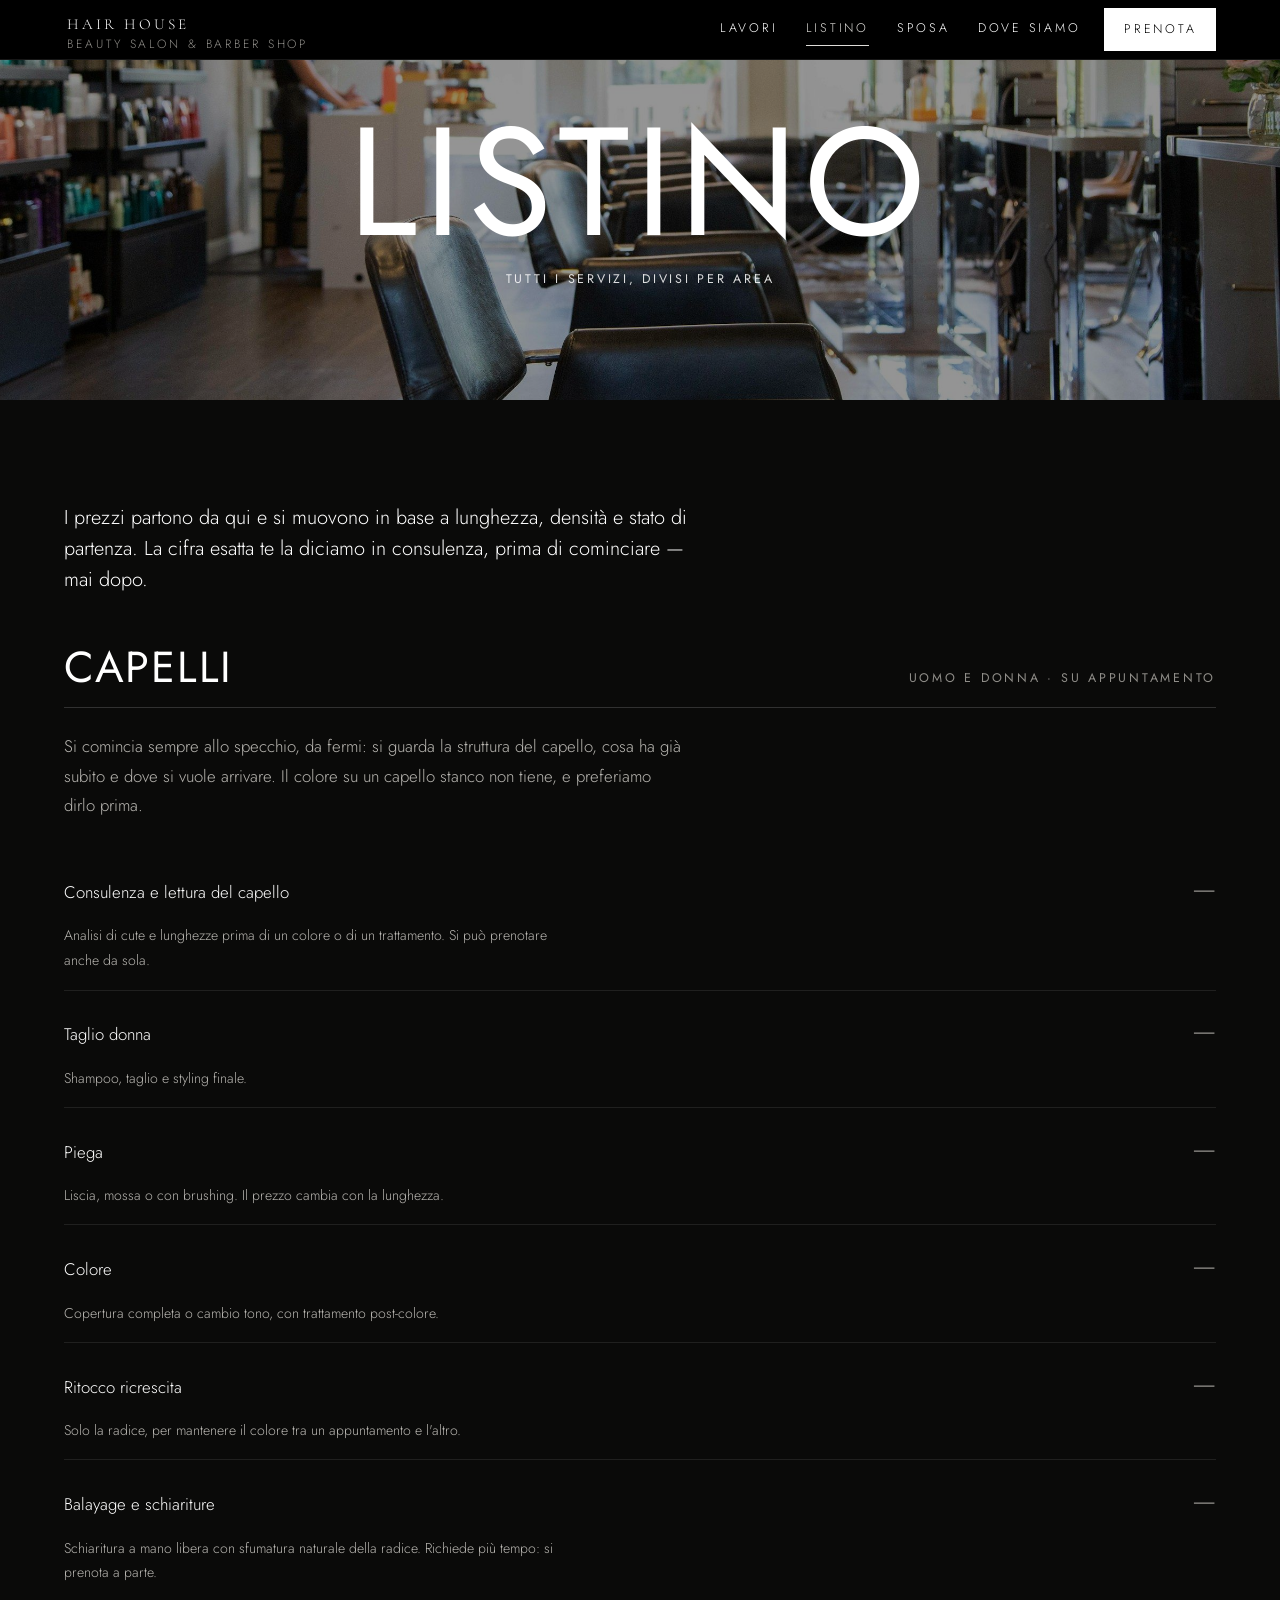
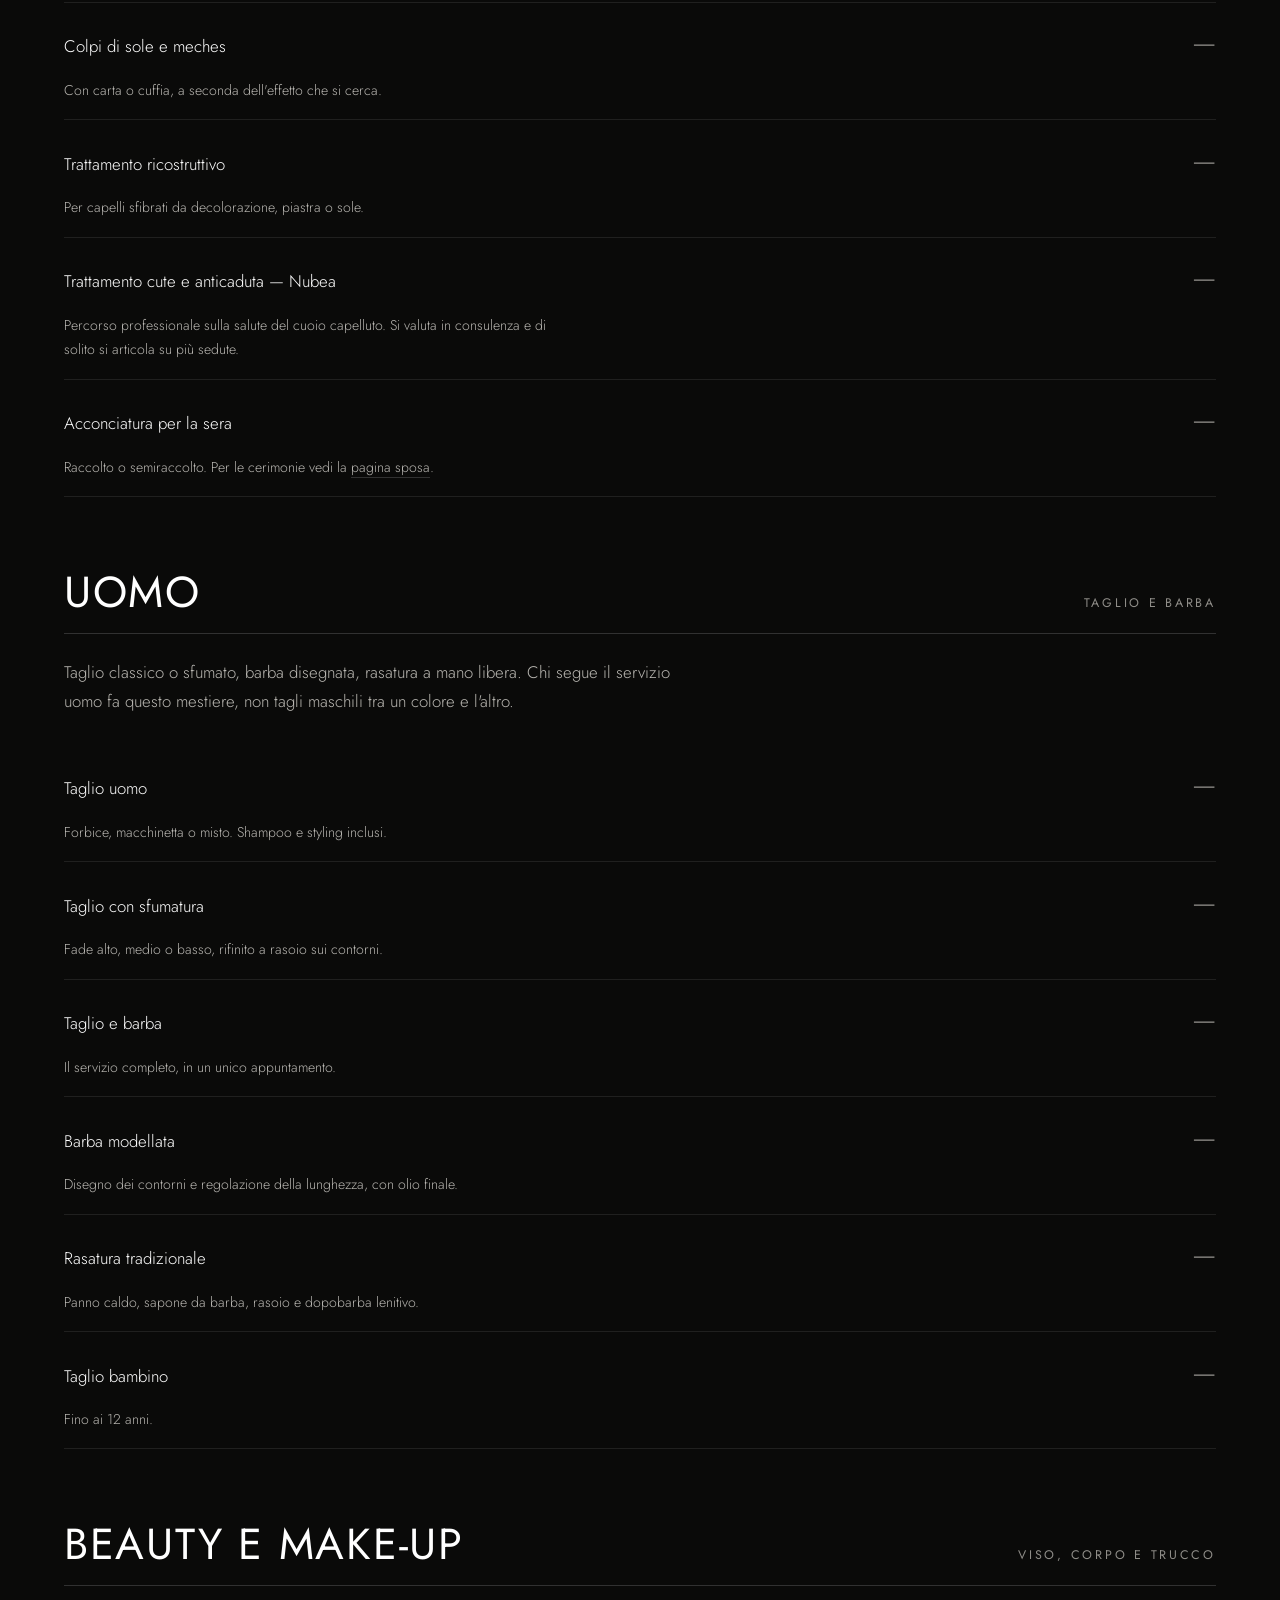
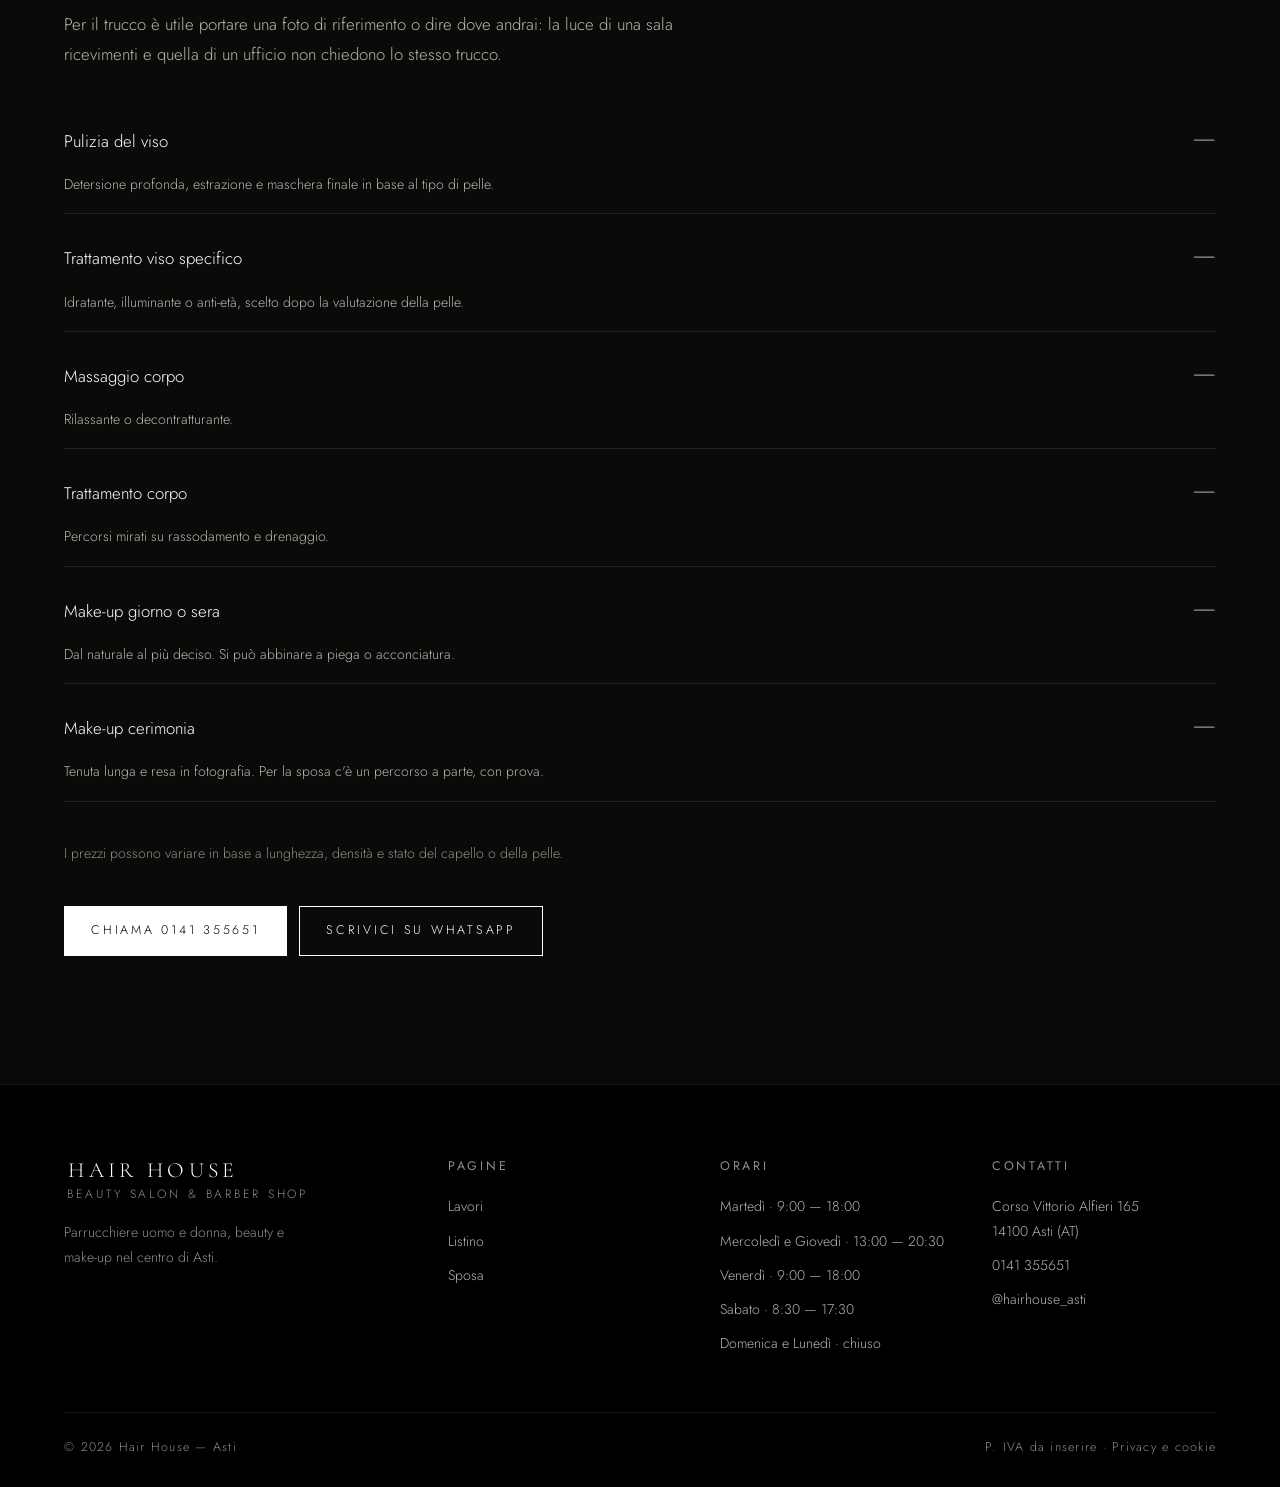
==== commit e3b9ae2c: "last update" ====
--- a/listino.html
+++ b/listino.html
@@ -270,11 +270,11 @@
       <div>
         <p class="label footer__h">Orari</p>
         <ul class="footer__list">
-          <li>Mar · 9:00 — 18:00</li>
-          <li>Mer e Gio · 12:30 — 20:30</li>
-          <li>Ven · 9:00 — 18:00</li>
-          <li>Sab · 8:30 — 17:30</li>
-          <li>Dom e Lun · chiuso</li>
+          <li>Martedì · 9:00 — 18:00</li>
+          <li>Mercoledì e Giovedì · 13:00 — 20:30</li>
+          <li>Venerdì · 9:00 — 18:00</li>
+          <li>Sabato · 8:30 — 17:30</li>
+          <li>Domenica e Lunedì · chiuso</li>
         </ul>
       </div>
       <div>
--- a/assets/css/style.css
+++ b/assets/css/style.css
@@ -14,24 +14,34 @@
    ------------------------------------------------------------- */
 :root {
   /* Superfici */
-  --black:  #000000;
-  --band:   #0a0a09;   /* nero appena caldo: le pareti del salone */
-  --band-2: #141412;   /* secondo livello, per righe e riquadri */
-  --white:  #ffffff;
-  --sand:   #e7e2db;   /* il beige del logo Hair House */
-  --brass:  #c8a26a;   /* unico accento, usato col contagocce */
+  --black: #000000;
+  --band: #0a0a09;
+  /* nero appena caldo: le pareti del salone */
+  --band-2: #141412;
+  /* secondo livello, per righe e riquadri */
+  --white: #ffffff;
+  --sand: #e7e2db;
+  /* il beige del logo Hair House */
+  --white-dim: #dedcd8;
+  /* bianco leggermente più scuro, ad alto contrasto senza riflessi gialli */
+  --brass: #dedcd8;
+  /* accento neutro soft white */
+  --yellow: #e5b978;
+  /* riga gialla Hair House */
 
   /* Testo su fondo nero */
-  --fg:       var(--white);
-  --fg-mid:   #b8b6b1;   /* 9,3:1 — testo corrente */
-  --fg-low:   #8f8d88;   /* 5,7:1 — etichette e note */
-  --line:     rgba(255, 255, 255, 0.16);
-  --line-soft:rgba(255, 255, 255, 0.09);
+  --fg: var(--white);
+  --fg-mid: #b8b6b1;
+  /* 9,3:1 — testo corrente */
+  --fg-low: #8f8d88;
+  /* 5,7:1 — etichette e note */
+  --line: rgba(255, 255, 255, 0.16);
+  --line-soft: rgba(255, 255, 255, 0.09);
 
   /* Tipografia
      Jost è un geometrico in linea con la Futura del riferimento.
      Il serif resta solo per il marchio Hair House, che è serif. */
-  --sans:  "Jost", "Helvetica Neue", Arial, sans-serif;
+  --sans: "Jost", "Helvetica Neue", Arial, sans-serif;
   --serif: "Cormorant Garamond", "Times New Roman", Times, serif;
 
   /* I minimi valgono sui telefoni: 0.75rem = 12px per le micro-etichette,
@@ -39,26 +49,27 @@
      pagina quando si tocca un campo del modulo. */
   --t-micro: clamp(0.75rem, 0.72rem + 0.1vw, 0.78rem);
   --t-small: clamp(0.85rem, 0.83rem + 0.1vw, 0.88rem);
-  --t-body:  clamp(1rem, 0.98rem + 0.1vw, 1.05rem);
-  --t-lead:  clamp(1.05rem, 0.98rem + 0.34vw, 1.3rem);
-  --t-h3:    clamp(1.3rem, 1.15rem + 0.7vw, 1.75rem);
-  --t-h2:    clamp(1.7rem, 1.35rem + 1.7vw, 3rem);
+  --t-body: clamp(1rem, 0.98rem + 0.1vw, 1.05rem);
+  --t-lead: clamp(1.05rem, 0.98rem + 0.34vw, 1.3rem);
+  --t-h3: clamp(1.3rem, 1.15rem + 0.7vw, 1.75rem);
+  --t-h2: clamp(1.7rem, 1.35rem + 1.7vw, 3rem);
 
   /* La parola gigante delle fasce fotografiche */
   /* Calibrate perché la parola ci stia sempre in larghezza,
      anche col font di sistema mentre Cormorant/Jost caricano. */
   --t-plate: clamp(2.4rem, 12vw, 10.5rem);
-  --t-hero:  clamp(2.6rem, 13vw, 15rem);
-
-  --track-label: 0.22em;  /* etichette: piu stretta del riferimento,
+  --t-hero: clamp(2.9rem, 13vw, 13.5rem);
+
+  --track-label: 0.22em;
+  /* etichette: piu stretta del riferimento,
                              a 12px su telefono 0.3em spezza le parole */
-  --track-word:  0.04em;
+  --track-word: 0.04em;
 
   --gutter: max(clamp(1.25rem, 5vw, 5rem), env(safe-area-inset-left), env(safe-area-inset-right));
-  --maxw:   1440px;
+  --maxw: 1440px;
 
   --ease: cubic-bezier(0.22, 0.61, 0.36, 1);
-  --out:  cubic-bezier(0.16, 1, 0.3, 1);
+  --out: cubic-bezier(0.16, 1, 0.3, 1);
 
   --header-h: 60px;
 }
@@ -66,7 +77,11 @@
 /* -------------------------------------------------------------
    2. RESET
    ------------------------------------------------------------- */
-*, *::before, *::after { box-sizing: border-box; }
+*,
+*::before,
+*::after {
+  box-sizing: border-box;
+}
 
 html {
   -webkit-text-size-adjust: 100%;
@@ -88,26 +103,82 @@
   -webkit-font-smoothing: antialiased;
   -moz-osx-font-smoothing: grayscale;
 }
-body.is-locked { overflow: hidden; }
-
-img, svg, video, iframe { display: block; max-width: 100%; }
-img { height: auto; }
+
+body.is-locked {
+  overflow: hidden;
+}
+
+img,
+svg,
+video,
+iframe {
+  display: block;
+  max-width: 100%;
+}
+
+img {
+  height: auto;
+}
 
 /* Serve davvero: `.work { display: block }` è una regola d'autore e batte
    il `display:none` che il browser dà a [hidden]. Senza questa riga i
    filtri della galleria aggiornano lo stato ma non nascondono nulla. */
-[hidden] { display: none !important; }
-
-h1, h2, h3, h4 { margin: 0; font-weight: 400; line-height: 1.1; }
-p { margin: 0 0 1.1em; }
-p:last-child { margin-bottom: 0; }
-figure, blockquote, dd { margin: 0; }
-ul, ol { margin: 0; padding: 0; list-style: none; }
-a { color: inherit; text-decoration: none; }
-button { font: inherit; color: inherit; background: none; border: 0; cursor: pointer; }
-
-:focus-visible { outline: 2px solid var(--brass); outline-offset: 3px; }
-::selection { background: var(--sand); color: var(--black); }
+[hidden] {
+  display: none !important;
+}
+
+h1,
+h2,
+h3,
+h4 {
+  margin: 0;
+  font-weight: 400;
+  line-height: 1.1;
+}
+
+p {
+  margin: 0 0 1.1em;
+}
+
+p:last-child {
+  margin-bottom: 0;
+}
+
+figure,
+blockquote,
+dd {
+  margin: 0;
+}
+
+ul,
+ol {
+  margin: 0;
+  padding: 0;
+  list-style: none;
+}
+
+a {
+  color: inherit;
+  text-decoration: none;
+}
+
+button {
+  font: inherit;
+  color: inherit;
+  background: none;
+  border: 0;
+  cursor: pointer;
+}
+
+:focus-visible {
+  outline: 2px solid var(--brass);
+  outline-offset: 3px;
+}
+
+::selection {
+  background: var(--sand);
+  color: var(--black);
+}
 
 /* -------------------------------------------------------------
    3. TIPOGRAFIA RICORRENTE
@@ -122,22 +193,51 @@
   color: var(--fg-low);
   line-height: 1.6;
 }
-.label--bright { color: var(--white); }
-.label--brass { color: var(--brass); }
-
-.lead { font-size: var(--t-lead); line-height: 1.55; color: var(--fg); font-weight: 300; }
-.body { color: var(--fg-mid); }
-.note { font-size: var(--t-small); color: var(--fg-low); line-height: 1.7; }
+
+.label--bright {
+  color: var(--white);
+}
+
+.label--brass {
+  color: var(--brass);
+}
+
+.lead {
+  font-size: var(--t-lead);
+  line-height: 1.55;
+  color: var(--fg);
+  font-weight: 300;
+}
+
+.body {
+  color: var(--fg-mid);
+}
+
+.note {
+  font-size: var(--t-small);
+  color: var(--fg-low);
+  line-height: 1.7;
+}
 
 .h2 {
   font-size: var(--t-h2);
   letter-spacing: var(--track-word);
   text-transform: uppercase;
 }
-.h3 { font-size: var(--t-h3); letter-spacing: 0.01em; }
+
+.h3 {
+  font-size: var(--t-h3);
+  letter-spacing: 0.01em;
+}
 
 /* Marchio: unico elemento in grazie, come nell'insegna */
-.wordmark { display: inline-flex; flex-direction: column; gap: 0.4em; line-height: 1; }
+.wordmark {
+  display: inline-flex;
+  flex-direction: column;
+  gap: 0.4em;
+  line-height: 1;
+}
+
 .wordmark__name {
   font-family: var(--serif);
   font-weight: 300;
@@ -147,6 +247,7 @@
   text-transform: uppercase;
   white-space: nowrap;
 }
+
 .wordmark__sub {
   /* Il rapporto col nome dava 4,6px nell'header: sotto c'e un pavimento. */
   font-size: max(0.75rem, calc(var(--wm, 1.05rem) * 0.3));
@@ -160,18 +261,44 @@
 /* -------------------------------------------------------------
    4. LAYOUT
    ------------------------------------------------------------- */
-.wrap { width: 100%; max-width: var(--maxw); margin-inline: auto; padding-inline: var(--gutter); }
-.wrap--tight { max-width: 900px; }
+.wrap {
+  width: 100%;
+  max-width: var(--maxw);
+  margin-inline: auto;
+  padding-inline: var(--gutter);
+}
+
+.wrap--tight {
+  max-width: 900px;
+}
 
 /* Fascia di contenuto: sempre nera */
-.band { padding-block: clamp(3.25rem, 8vw, 6.5rem); background: var(--band); }
-.band--flush { padding-top: 0; }
-.band--pad-b { padding-bottom: clamp(4rem, 10vw, 8rem); }
+.band {
+  padding-block: clamp(3.25rem, 8vw, 6.5rem);
+  background: var(--band);
+}
+
+.band--flush {
+  padding-top: 0;
+}
+
+.band--pad-b {
+  padding-bottom: clamp(4rem, 10vw, 8rem);
+}
 
 /* Intestazione interna a una fascia */
-.bandhead { margin-bottom: clamp(2rem, 5vw, 3.5rem); }
-.bandhead__label { margin-bottom: 1rem; }
-.bandhead__text { max-width: 46ch; color: var(--fg-mid); }
+.bandhead {
+  margin-bottom: clamp(2rem, 5vw, 3.5rem);
+}
+
+.bandhead__label {
+  margin-bottom: 1rem;
+}
+
+.bandhead__text {
+  max-width: 46ch;
+  color: var(--fg-mid);
+}
 
 @media (min-width: 880px) {
   .bandhead--split {
@@ -199,29 +326,59 @@
   border: 1px solid var(--white);
   background: transparent;
   transition: background-color 0.35s var(--ease), color 0.35s var(--ease),
-              border-color 0.35s var(--ease);
-}
-.btn:hover, .btn:focus-visible { background: var(--white); color: var(--black); }
-
-.btn--fill { background: var(--white); color: var(--black); }
-.btn--fill:hover, .btn--fill:focus-visible { background: var(--brass); border-color: var(--brass); color: var(--black); }
-
-.btn--sm { padding: 0.85em 1.5em; }
-
-.btn--ghost { border-color: var(--line); color: var(--fg-mid); }
-.btn--ghost:hover { border-color: var(--white); background: transparent; color: var(--white); }
+    border-color 0.35s var(--ease);
+}
+
+.btn:hover,
+.btn:focus-visible {
+  background: var(--white);
+  color: var(--black);
+}
+
+.btn--fill {
+  background: var(--white);
+  color: var(--black);
+}
+
+.btn--fill:hover,
+.btn--fill:focus-visible {
+  background: var(--brass);
+  border-color: var(--brass);
+  color: var(--black);
+}
+
+.btn--sm {
+  padding: 0.85em 1.5em;
+}
+
+.btn--ghost {
+  border-color: var(--line);
+  color: var(--fg-mid);
+}
+
+.btn--ghost:hover {
+  border-color: var(--white);
+  background: transparent;
+  color: var(--white);
+}
 
 /* Link testuale sottolineato: la forma dei link del riferimento */
 .ulink {
   display: inline-block;
-  font-size: var(--t-micro);
+  font-size: clamp(0.95rem, 0.9rem + 0.14vw, 1.06rem);
+  font-weight: 500;
   letter-spacing: var(--track-label);
   text-transform: uppercase;
+  color: var(--white);
   padding-bottom: 0.35em;
-  border-bottom: 1px solid var(--line);
+  border-bottom: 2px solid var(--white-dim);
   transition: color 0.3s var(--ease), border-color 0.3s var(--ease);
 }
-.ulink:hover { color: var(--brass); border-color: var(--brass); }
+
+.ulink:hover {
+  color: var(--white-dim);
+  border-color: var(--white);
+}
 
 /* -------------------------------------------------------------
    6. HEADER
@@ -238,7 +395,11 @@
   border-bottom: 1px solid transparent;
   transition: background-color 0.4s var(--ease), border-color 0.4s var(--ease);
 }
-.header.is-stuck { background: var(--black); border-bottom-color: var(--line-soft); }
+
+.header.is-stuck {
+  background: var(--black);
+  border-bottom-color: var(--line-soft);
+}
 
 .header__inner {
   width: 100%;
@@ -251,16 +412,39 @@
   gap: 1.5rem;
 }
 
-.header__brand { --wm: 0.95rem; opacity: 0; transition: opacity 0.4s var(--ease); }
-.header.is-stuck .header__brand { opacity: 1; }
+.header__brand {
+  --wm: 0.95rem;
+  opacity: 0;
+  transition: opacity 0.4s var(--ease);
+}
+
+.header.is-stuck .header__brand {
+  opacity: 1;
+}
+
 /* Nelle pagine interne il marchio serve subito */
-.header--solid .header__brand { opacity: 1; }
-.header--solid { background: var(--black); border-bottom-color: var(--line-soft); }
-
-.nav { display: none; }
+.header--solid .header__brand {
+  opacity: 1;
+}
+
+.header--solid {
+  background: var(--black);
+  border-bottom-color: var(--line-soft);
+}
+
+.nav {
+  display: none;
+}
+
 @media (min-width: 1000px) {
-  .nav { display: flex; align-items: center; gap: clamp(1.5rem, 2.6vw, 2.75rem); }
-}
+  .nav {
+    display: flex;
+    align-items: center;
+    gap: clamp(1.5rem, 2.2vw, 2.5rem);
+    margin-left: auto;
+  }
+}
+
 .nav a {
   font-size: var(--t-micro);
   letter-spacing: var(--track-label);
@@ -271,12 +455,32 @@
   transition: border-color 0.3s var(--ease), color 0.3s var(--ease);
   white-space: nowrap;
 }
-.nav a:hover { border-bottom-color: currentColor; }
-.nav a[aria-current="page"] { color: var(--brass); border-bottom-color: var(--brass); }
-
-.header__end { display: flex; align-items: center; gap: 1.25rem; }
-.header__cta { display: none; }
-@media (min-width: 1000px) { .header__cta { display: inline-flex; padding: 0.75em 1.5em; } }
+
+.nav a:hover {
+  border-bottom-color: currentColor;
+}
+
+.nav a[aria-current="page"] {
+  color: var(--brass);
+  border-bottom-color: var(--brass);
+}
+
+.header__end {
+  display: flex;
+  align-items: center;
+  gap: 1.25rem;
+}
+
+.header__cta {
+  display: none;
+}
+
+@media (min-width: 1000px) {
+  .header__cta {
+    display: inline-flex;
+    padding: 0.75em 1.5em;
+  }
+}
 
 /* Apri menu */
 .burger {
@@ -290,17 +494,52 @@
   padding: 0.5rem 0;
   z-index: 2;
 }
-@media (min-width: 1000px) { .burger { display: none; } }
-
-.burger__bars { display: grid; gap: 5px; width: 20px; }
-.burger__bars span { height: 1px; background: currentColor; transition: transform 0.4s var(--ease), opacity 0.25s var(--ease); }
-.burger[aria-expanded="true"] .burger__bars span:nth-child(1) { transform: translateY(6px) rotate(45deg); }
-.burger[aria-expanded="true"] .burger__bars span:nth-child(2) { opacity: 0; }
-.burger[aria-expanded="true"] .burger__bars span:nth-child(3) { transform: translateY(-6px) rotate(-45deg); }
-.burger__open { display: inline; }
-.burger__close { display: none; }
-.burger[aria-expanded="true"] .burger__open { display: none; }
-.burger[aria-expanded="true"] .burger__close { display: inline; }
+
+@media (min-width: 1000px) {
+  .burger {
+    display: none;
+  }
+}
+
+.burger__bars {
+  display: grid;
+  gap: 5px;
+  width: 20px;
+}
+
+.burger__bars span {
+  height: 1px;
+  background: currentColor;
+  transition: transform 0.4s var(--ease), opacity 0.25s var(--ease);
+}
+
+.burger[aria-expanded="true"] .burger__bars span:nth-child(1) {
+  transform: translateY(6px) rotate(45deg);
+}
+
+.burger[aria-expanded="true"] .burger__bars span:nth-child(2) {
+  opacity: 0;
+}
+
+.burger[aria-expanded="true"] .burger__bars span:nth-child(3) {
+  transform: translateY(-6px) rotate(-45deg);
+}
+
+.burger__open {
+  display: inline;
+}
+
+.burger__close {
+  display: none;
+}
+
+.burger[aria-expanded="true"] .burger__open {
+  display: none;
+}
+
+.burger[aria-expanded="true"] .burger__close {
+  display: inline;
+}
 
 /* Menu a tutto schermo */
 .menu {
@@ -315,15 +554,19 @@
      l'alto e la prima voce finisce sotto l'header, irraggiungibile.
      Elenco in alto, recapiti spinti in basso da `margin-top: auto`. */
   padding:
-    calc(var(--header-h) + env(safe-area-inset-top, 0px) + 1.75rem)
-    var(--gutter)
-    calc(2.5rem + env(safe-area-inset-bottom, 0px));
+    calc(var(--header-h) + env(safe-area-inset-top, 0px) + 1.75rem) var(--gutter) calc(2.5rem + env(safe-area-inset-bottom, 0px));
   clip-path: inset(0 0 100% 0);
   transition: clip-path 0.65s var(--out);
   overflow-y: auto;
 }
-.menu[data-open="true"] { clip-path: inset(0 0 0 0); }
-.menu[data-open="false"] { pointer-events: none; }
+
+.menu[data-open="true"] {
+  clip-path: inset(0 0 0 0);
+}
+
+.menu[data-open="false"] {
+  pointer-events: none;
+}
 
 .menu__list a {
   display: block;
@@ -339,13 +582,36 @@
   transform: translateY(12px);
   transition: opacity 0.45s var(--ease), transform 0.45s var(--out), color 0.3s var(--ease);
 }
-.menu[data-open="true"] .menu__list a { opacity: 1; transform: none; }
-.menu__list li:nth-child(1) a { transition-delay: 0.08s; }
-.menu__list li:nth-child(2) a { transition-delay: 0.14s; }
-.menu__list li:nth-child(3) a { transition-delay: 0.20s; }
-.menu__list li:nth-child(4) a { transition-delay: 0.26s; }
-.menu__list li:nth-child(5) a { transition-delay: 0.32s; }
-.menu__list a:hover, .menu__list a[aria-current="page"] { color: var(--brass); }
+
+.menu[data-open="true"] .menu__list a {
+  opacity: 1;
+  transform: none;
+}
+
+.menu__list li:nth-child(1) a {
+  transition-delay: 0.08s;
+}
+
+.menu__list li:nth-child(2) a {
+  transition-delay: 0.14s;
+}
+
+.menu__list li:nth-child(3) a {
+  transition-delay: 0.20s;
+}
+
+.menu__list li:nth-child(4) a {
+  transition-delay: 0.26s;
+}
+
+.menu__list li:nth-child(5) a {
+  transition-delay: 0.32s;
+}
+
+.menu__list a:hover,
+.menu__list a[aria-current="page"] {
+  color: var(--brass);
+}
 
 .menu__foot {
   margin-top: auto;
@@ -355,9 +621,20 @@
   opacity: 0;
   transition: opacity 0.5s var(--ease) 0.35s;
 }
-.menu[data-open="true"] .menu__foot { opacity: 1; }
-@media (min-width: 700px) { .menu__foot { grid-template-columns: repeat(3, 1fr); } }
-.menu__foot a:hover { color: var(--brass); }
+
+.menu[data-open="true"] .menu__foot {
+  opacity: 1;
+}
+
+@media (min-width: 700px) {
+  .menu__foot {
+    grid-template-columns: repeat(3, 1fr);
+  }
+}
+
+.menu__foot a:hover {
+  color: var(--brass);
+}
 
 /* -------------------------------------------------------------
    7. HERO
@@ -368,18 +645,30 @@
   position: relative;
   min-height: 100svh;
   display: grid;
-  align-items: end;
+  align-items: center;
+  justify-items: center;
   overflow: hidden;
   background: var(--band-2);
 }
 
-.hero__media { position: absolute; inset: 0; z-index: 0; }
-.hero__media img { width: 100%; height: 100%; object-fit: cover; object-position: var(--focal, 50% 45%); }
+.hero__media {
+  position: absolute;
+  inset: 0;
+  z-index: 0;
+}
+
+.hero__media img {
+  width: 100%;
+  height: 100%;
+  object-fit: cover;
+  object-position: var(--focal, 50% 45%);
+}
+
 .hero__media::after {
   content: "";
   position: absolute;
   inset: 0;
-  background: linear-gradient(to bottom, rgba(0,0,0,0.55) 0%, rgba(0,0,0,0.15) 40%, rgba(0,0,0,0.75) 100%);
+  background: linear-gradient(to bottom, rgba(0, 0, 0, 0.6) 0%, rgba(0, 0, 0, 0.3) 50%, rgba(0, 0, 0, 0.75) 100%);
 }
 
 .hero__inner {
@@ -388,29 +677,13 @@
   width: 100%;
   max-width: var(--maxw);
   margin-inline: auto;
-  padding: calc(var(--header-h) + 2rem) var(--gutter) clamp(2rem, 6vh, 4rem);
+  padding: calc(var(--header-h) + 2rem) var(--gutter) clamp(2rem, 5vh, 4rem);
   text-align: center;
 }
 
-.hero__claim {
-  font-size: var(--t-lead);
-  letter-spacing: 0.02em;
-  color: var(--white);
-  max-width: 34ch;
-  margin-inline: auto;
-}
-
-.hero__actions {
-  margin-top: clamp(1.5rem, 4vw, 2.25rem);
-  display: flex;
-  gap: 0.75rem;
-  justify-content: center;
-  flex-wrap: wrap;
-}
-
-/* Il marchio gigante, tagliato in basso */
+/* Il marchio gigante, centrato */
 .hero__mark {
-  margin-top: clamp(2rem, 6vw, 4rem);
+  margin: 0;
   font-family: var(--serif);
   font-weight: 300;
   font-size: var(--t-hero);
@@ -419,10 +692,28 @@
   text-indent: 0.06em;
   text-transform: uppercase;
   color: var(--white);
-  /* Intero e staccato dal bordo: tagliarlo faceva perdere la parte
-     bassa delle lettere. */
+  text-align: center;
   transform: none;
   white-space: nowrap;
+  margin-left: calc(var(--gutter) * -1);
+  margin-right: calc(var(--gutter) * -1);
+}
+
+.hero__claim {
+  margin-top: clamp(1.25rem, 3vw, 2rem);
+  font-size: var(--t-lead);
+  letter-spacing: 0.02em;
+  color: var(--white);
+  max-width: 34ch;
+  margin-inline: auto;
+}
+
+.hero__actions {
+  margin-top: clamp(1.5rem, 4vw, 2.25rem);
+  display: flex;
+  gap: 0.75rem;
+  justify-content: center;
+  flex-wrap: wrap;
 }
 
 
@@ -440,11 +731,31 @@
   text-align: center;
 }
 
-.plate__media { position: absolute; inset: 0; z-index: 0; }
-.plate__media img { width: 100%; height: 100%; object-fit: cover; object-position: var(--focal, 50% 50%); }
-.plate__media::after { content: ""; position: absolute; inset: 0; background: rgba(0, 0, 0, 0.42); }
-
-.plate__inner { position: relative; z-index: 1; padding: 2rem var(--gutter); }
+.plate__media {
+  position: absolute;
+  inset: 0;
+  z-index: 0;
+}
+
+.plate__media img {
+  width: 100%;
+  height: 100%;
+  object-fit: cover;
+  object-position: var(--focal, 50% 50%);
+}
+
+.plate__media::after {
+  content: "";
+  position: absolute;
+  inset: 0;
+  background: rgba(0, 0, 0, 0.42);
+}
+
+.plate__inner {
+  position: relative;
+  z-index: 1;
+  padding: 2rem var(--gutter);
+}
 
 .plate__word {
   font-size: var(--t-plate);
@@ -454,12 +765,27 @@
   text-transform: uppercase;
   color: var(--white);
 }
-.plate__sub { margin-top: 0.9rem; color: rgba(255, 255, 255, 0.85); }
+
+.plate__sub {
+  margin-top: 0.9rem;
+  color: rgba(255, 255, 255, 0.85);
+}
 
 /* Segnaposto foto: dice quale file manca invece di rompersi */
-.is-missing > img { opacity: 0; visibility: hidden; }
-.plate__media.is-missing, .hero__media.is-missing { background: var(--band-2); }
-.plate__media.is-missing::after, .hero__media.is-missing::after { background: rgba(0, 0, 0, 0.55); }
+.is-missing>img {
+  opacity: 0;
+  visibility: hidden;
+}
+
+.plate__media.is-missing,
+.hero__media.is-missing {
+  background: var(--band-2);
+}
+
+.plate__media.is-missing::after,
+.hero__media.is-missing::after {
+  background: rgba(0, 0, 0, 0.55);
+}
 
 /* -------------------------------------------------------------
    9. BLOCCO INFORMAZIONI PIATTE
@@ -469,29 +795,113 @@
   display: grid;
   gap: clamp(2rem, 5vw, 3rem);
 }
-@media (min-width: 760px)  { .facts { grid-template-columns: repeat(2, 1fr); } }
-@media (min-width: 1060px) { .facts { grid-template-columns: repeat(4, 1fr); } }
-
-.fact__label { margin-bottom: 1.1rem; }
-.fact__body { font-size: var(--t-small); line-height: 2; color: var(--fg-mid); }
+
+@media (min-width: 760px) {
+  .facts {
+    grid-template-columns: repeat(2, 1fr);
+  }
+}
+
+@media (min-width: 1060px) {
+  .facts {
+    grid-template-columns: repeat(4, 1fr);
+  }
+}
+
+.fact__label {
+  display: block;
+  width: fit-content;
+  margin-bottom: 1.15rem;
+  font-size: clamp(0.82rem, 0.78rem + 0.18vw, 0.92rem);
+  letter-spacing: var(--track-label);
+  text-transform: uppercase;
+  color: var(--white-dim);
+  font-weight: 500;
+  padding-bottom: 0.35rem;
+  border-bottom: 2px solid var(--yellow);
+}
+
+.fact__body {
+  font-size: clamp(0.98rem, 0.94rem + 0.15vw, 1.08rem);
+  line-height: 1.85;
+  color: var(--white);
+}
 
 /* Variante grande: tre colonne invece di quattro, testo che si legge
    da lontano. Serve dove il blocco è il contenuto, non una nota a piè. */
-.facts--lg { gap: clamp(2rem, 5vw, 3.5rem); }
-@media (min-width: 780px)  { .facts--lg { grid-template-columns: repeat(2, 1fr); } }
-@media (min-width: 1000px) { .facts--lg { grid-template-columns: repeat(3, 1fr); } }
+.facts--lg {
+  gap: clamp(2rem, 5vw, 3.5rem);
+}
+
+@media (min-width: 780px) {
+  .facts--lg {
+    grid-template-columns: repeat(2, 1fr);
+  }
+}
+
+@media (min-width: 1000px) {
+  .facts--lg {
+    grid-template-columns: repeat(3, 1fr);
+  }
+}
+
 .facts--lg .fact__body {
   font-size: var(--t-lead);
   line-height: 1.55;
   color: var(--fg);
   max-width: 30ch;
 }
-.facts--lg .fact__label { margin-bottom: 1.25rem; }
+
+.facts--lg .fact__label {
+  margin-bottom: 1.25rem;
+}
+
+/* Due colonne larghe: per blocchi che hanno un titolo vero e qualche
+   riga di testo, non un'etichetta e un dato. */
+.facts.facts--pairs {
+  gap: clamp(2.25rem, 5vw, 3.5rem);
+  grid-template-columns: 1fr;
+}
+
+@media (min-width: 820px) {
+  .facts.facts--pairs {
+    grid-template-columns: repeat(2, 1fr);
+  }
+}
+
+.facts--pairs .fact__body {
+  font-size: var(--t-lead);
+  line-height: 1.55;
+  color: var(--fg-mid);
+  max-width: 44ch;
+}
+
+/* Titolo di blocco: si legge come un titolo, non come una didascalia */
+.fact__title {
+  font-size: var(--t-h3);
+  color: var(--white);
+  letter-spacing: 0.01em;
+  margin-bottom: 0.7rem;
+}
 
 /* Il voto è il dato più forte che il salone abbia: va visto */
-.voto { display: flex; align-items: baseline; gap: 0.5rem; margin-bottom: 0.5rem; }
-.voto__n { font-size: clamp(2.6rem, 7vw, 4rem); line-height: 0.9; letter-spacing: -0.01em; }
-.voto__su { font-size: var(--t-lead); color: var(--fg-mid); }
+.voto {
+  display: flex;
+  align-items: baseline;
+  gap: 0.5rem;
+  margin-bottom: 0.5rem;
+}
+
+.voto__n {
+  font-size: clamp(2.6rem, 7vw, 4rem);
+  line-height: 0.9;
+  letter-spacing: -0.01em;
+}
+
+.voto__su {
+  font-size: var(--t-lead);
+  color: var(--fg-mid);
+}
 
 /* -------------------------------------------------------------
    9b. TRE SCATTI DEL LOCALE
@@ -502,63 +912,169 @@
   grid-template-columns: 1fr;
   margin-bottom: clamp(2.5rem, 6vw, 4rem);
 }
-@media (min-width: 700px) { .shots { grid-template-columns: repeat(3, 1fr); } }
-
-.shot { position: relative; aspect-ratio: 3 / 2; overflow: hidden; background: var(--band-2); }
-.shot img { width: 100%; height: 100%; object-fit: cover; transition: transform 0.9s var(--out); }
-.shot:hover img { transform: scale(1.03); }
-@media (hover: none) { .shot:hover img { transform: none; } }
-
-.shot.is-missing { border: 1px dashed var(--line); }
+
+@media (min-width: 700px) {
+  .shots {
+    grid-template-columns: repeat(3, 1fr);
+  }
+}
+
+.shot {
+  position: relative;
+  aspect-ratio: 3 / 2;
+  overflow: hidden;
+  background: var(--band-2);
+}
+
+.shot img {
+  width: 100%;
+  height: 100%;
+  object-fit: cover;
+  transition: transform 0.9s var(--out);
+}
+
+.shot:hover img {
+  transform: scale(1.03);
+}
+
+@media (hover: none) {
+  .shot:hover img {
+    transform: none;
+  }
+}
+
+.shot.is-missing {
+  border: 1px dashed var(--line);
+}
+
 .shot.is-missing::after {
   content: attr(data-file);
-  position: absolute; inset: 0;
-  display: grid; place-content: center; padding: 0.75rem; text-align: center;
-  font-size: var(--t-micro); letter-spacing: 0.1em; text-transform: uppercase;
+  position: absolute;
+  inset: 0;
+  display: grid;
+  place-content: center;
+  padding: 0.75rem;
+  text-align: center;
+  font-size: var(--t-micro);
+  letter-spacing: 0.1em;
+  text-transform: uppercase;
   color: var(--fg-low);
 }
-.fact__body a { border-bottom: 1px solid var(--line); padding-bottom: 1px; }
-.fact__body a:hover { color: var(--brass); border-color: var(--brass); }
-
-.hours { display: grid; }
+
+.fact__body a {
+  color: var(--white);
+  border-bottom: 1px solid rgba(255, 255, 255, 0.35);
+  padding-bottom: 1px;
+  transition: color 0.3s var(--ease), border-color 0.3s var(--ease);
+}
+
+.fact__body a:hover {
+  color: var(--brass);
+  border-color: var(--brass);
+}
+
+.hours {
+  display: grid;
+}
+
 .hours__row {
   display: flex;
   justify-content: space-between;
-  gap: 1.25rem;
-  padding: 0.35rem 0;
-  font-size: var(--t-small);
-  color: var(--fg-mid);
-}
-.hours__row[data-closed="true"] { color: var(--fg-low); }
-.hours__row.is-today { color: var(--brass); }
-.hours__d { letter-spacing: 0.12em; text-transform: uppercase; }
+  align-items: baseline;
+  gap: 0.75rem;
+  padding: 0.38rem 0;
+  font-size: clamp(0.98rem, 0.94rem + 0.15vw, 1.08rem);
+  color: var(--white);
+}
+
+.hours__row span:last-child {
+  white-space: nowrap;
+}
+
+.hours__row[data-closed="true"],
+.hours__row[data-closed="true"].is-today {
+  color: #a8a6a0;
+  font-weight: inherit;
+}
+
+.hours__row.is-today:not([data-closed="true"]) {
+  color: var(--white);
+  font-weight: 500;
+}
+
+.hours__d {
+  letter-spacing: 0.02em;
+  text-transform: capitalize;
+}
 
 /* -------------------------------------------------------------
    10. LAVORI — griglia filtrabile
    È il contenuto principale: un salone si giudica dai capelli
    che escono, non da quello che scrive di sé.
    ------------------------------------------------------------- */
-.filters { display: flex; flex-wrap: wrap; gap: 0.4rem; margin-bottom: clamp(1.5rem, 4vw, 2.5rem); }
+.filters {
+  display: flex;
+  align-items: baseline;
+  flex-wrap: wrap;
+  gap: clamp(1.25rem, 2.8vw, 2.5rem);
+  margin-bottom: clamp(1.75rem, 4vw, 2.75rem);
+}
 
 .filter {
-  padding: 0.8em 1.3em;
-  font-size: var(--t-micro);
+  display: inline-flex;
+  align-items: baseline;
+  padding: 0.35rem 0 0.55rem;
+  font-size: clamp(0.92rem, 0.88rem + 0.12vw, 1rem);
+  font-weight: 400;
   letter-spacing: var(--track-label);
   text-transform: uppercase;
+  color: var(--fg-mid);
+  background: transparent;
+  border: 0;
+  border-bottom: 2px solid transparent;
+  cursor: pointer;
+  transition: color 0.25s var(--ease), border-color 0.25s var(--ease),
+    font-size 0.25s var(--ease);
+  white-space: nowrap;
+}
+
+.filter:hover {
+  color: var(--white);
+  border-bottom-color: rgba(255, 255, 255, 0.4);
+}
+
+.filter[aria-pressed="true"] {
+  font-size: clamp(1.06rem, 1.01rem + 0.2vw, 1.18rem);
+  font-weight: 500;
+  color: var(--white);
+  border-bottom: 2px solid var(--brass);
+  background: transparent;
+}
+
+.filter__n {
+  font-size: 0.8em;
   color: var(--fg-low);
-  border: 1px solid var(--line-soft);
-  transition: color 0.3s var(--ease), border-color 0.3s var(--ease), background-color 0.3s var(--ease);
-  white-space: nowrap;
-}
-.filter:hover { color: var(--white); border-color: var(--line); }
-.filter[aria-pressed="true"] { background: var(--white); border-color: var(--white); color: var(--black); }
-.filter__n { opacity: 0.55; margin-left: 0.55em; }
+  font-weight: 400;
+  margin-left: 0.45em;
+  transition: color 0.25s var(--ease);
+}
+
+.filter:hover .filter__n {
+  color: var(--white);
+}
+
+.filter[aria-pressed="true"] .filter__n {
+  color: var(--brass);
+  font-weight: 500;
+}
 
 /* Carosello: una riga sola, si scorre in orizzontale.
    Occupa una frazione dello spazio verticale di una griglia, e su
    telefono è il gesto naturale. Le foto sconfinano oltre i margini
    così si capisce a colpo d'occhio che ce ne sono altre. */
-.gallery { position: relative; }
+.gallery {
+  position: relative;
+}
 
 .works {
   display: flex;
@@ -574,7 +1090,10 @@
   scrollbar-width: none;
   -ms-overflow-style: none;
 }
-.works::-webkit-scrollbar { display: none; }
+
+.works::-webkit-scrollbar {
+  display: none;
+}
 
 .work {
   position: relative;
@@ -589,70 +1108,126 @@
   scroll-snap-align: start;
   cursor: zoom-in;
 }
-.work[data-span="2"] { width: clamp(260px, 34vw, 420px); aspect-ratio: 3 / 2; }
+
+.work[data-span="2"] {
+  width: clamp(260px, 34vw, 420px);
+  aspect-ratio: 3 / 2;
+}
 
 /* Comandi del carosello */
 .gallery__foot {
   display: flex;
   align-items: center;
   gap: 1.25rem;
-  margin-top: 1.1rem;
+  margin-top: 1.25rem;
 }
 
 .gallery__bar {
   position: relative;
   flex: 1;
-  height: 1px;
-  background: var(--line-soft);
+  height: 2px;
+  background: rgba(255, 255, 255, 0.22);
   overflow: hidden;
-}
+  border-radius: 1px;
+}
+
 .gallery__bar span {
   position: absolute;
   inset: 0 auto 0 0;
   height: 100%;
-  background: var(--white);
+  background: var(--brass);
   transition: transform 0.25s var(--ease), width 0.25s var(--ease);
 }
 
-.gnav { display: flex; gap: 0.4rem; }
+.gnav {
+  display: flex;
+  gap: 0.45rem;
+}
+
 .gnav button {
   width: 44px;
   height: 44px;
   display: grid;
   place-items: center;
-  border: 1px solid var(--line);
+  border: 1px solid rgba(255, 255, 255, 0.38);
+  background: rgba(255, 255, 255, 0.05);
   color: var(--white);
   transition: background-color 0.3s var(--ease), border-color 0.3s var(--ease),
-              color 0.3s var(--ease), opacity 0.3s var(--ease);
-}
-.gnav button:hover:not(:disabled) { background: var(--white); border-color: var(--white); color: var(--black); }
-.gnav button:disabled { opacity: 0.3; cursor: default; }
+    color 0.3s var(--ease), opacity 0.3s var(--ease);
+}
+
+.gnav button:hover:not(:disabled) {
+  background: var(--brass);
+  border-color: var(--brass);
+  color: var(--black);
+}
+
+.gnav button:disabled {
+  opacity: 0.25;
+  cursor: default;
+}
 
 /* Se non c'è niente da scorrere, i comandi spariscono */
-.gallery:not(.is-scrollable) .gallery__foot { display: none; }
+.gallery:not(.is-scrollable) .gallery__foot {
+  display: none;
+}
 
 /* Sul dito le frecce non servono: si scorre, e resta l'indicatore */
 @media (hover: none) {
-  .gnav { display: none; }
-}
-
-.work img { width: 100%; height: 100%; object-fit: cover; transition: transform 0.9s var(--out); }
-.work:hover img, .work:focus-visible img { transform: scale(1.04); }
+  .gnav {
+    display: none;
+  }
+}
+
+.work img {
+  width: 100%;
+  height: 100%;
+  object-fit: cover;
+  transition: transform 0.9s var(--out);
+}
+
+.work:hover img,
+.work:focus-visible img {
+  transform: scale(1.04);
+}
 
 .work__cap {
   position: absolute;
   inset: auto 0 0 0;
-  padding: 3rem 0.9rem 0.85rem;
+  padding: 3.5rem 1rem 1rem;
   text-align: left;
-  background: linear-gradient(to top, rgba(0,0,0,0.9), rgba(0,0,0,0));
+  background: linear-gradient(to top, rgba(0, 0, 0, 0.95) 0%, rgba(0, 0, 0, 0.65) 60%, rgba(0, 0, 0, 0) 100%);
   opacity: 0;
   transition: opacity 0.35s var(--ease);
 }
-.work:hover .work__cap, .work:focus-visible .work__cap { opacity: 1; }
-.work__tec { display: block; font-size: var(--t-small); line-height: 1.4; color: var(--white); }
-.work__by { display: block; margin-top: 0.3rem; font-size: var(--t-micro); letter-spacing: 0.18em; text-transform: uppercase; color: var(--brass); }
-
-.work.is-missing { border: 1px dashed var(--line); }
+
+.work:hover .work__cap,
+.work:focus-visible .work__cap {
+  opacity: 1;
+}
+
+.work__tec {
+  display: block;
+  font-size: clamp(0.95rem, 0.92rem + 0.1vw, 1.05rem);
+  font-weight: 400;
+  line-height: 1.4;
+  color: var(--white);
+}
+
+.work__by {
+  display: block;
+  margin-top: 0.35rem;
+  font-size: clamp(0.78rem, 0.75rem + 0.1vw, 0.85rem);
+  letter-spacing: 0.18em;
+  text-transform: uppercase;
+  color: var(--white-dim);
+  font-weight: 500;
+}
+
+.work.is-missing {
+  border: 1px dashed var(--line);
+}
+
 .work.is-missing::after {
   content: attr(data-file);
   position: absolute;
@@ -670,9 +1245,17 @@
 /* Entrata scaglionata quando si cambia filtro: le foto che restano
    si «ridistribuiscono» invece di comparire di scatto. */
 @keyframes work-in {
-  from { opacity: 0; transform: translateY(12px) scale(0.985); }
-  to   { opacity: 1; transform: none; }
-}
+  from {
+    opacity: 0;
+    transform: translateY(12px) scale(0.985);
+  }
+
+  to {
+    opacity: 1;
+    transform: none;
+  }
+}
+
 .work.is-shown {
   animation: work-in 0.42s var(--out) both;
   animation-delay: calc(var(--i, 0) * 35ms);
@@ -686,79 +1269,274 @@
 }
 
 /* Lightbox: <dialog> nativo — Esc, focus e sfondo li fa il browser */
-.lb { width: 100%; height: 100%; max-width: 100%; max-height: 100%; padding: 0; border: 0; background: transparent; color: var(--white); }
-.lb::backdrop { background: rgba(0, 0, 0, 0.97); }
-.lb__inner { height: 100%; display: grid; grid-template-rows: auto 1fr auto; gap: 1rem; padding: clamp(0.75rem, 2vw, 1.5rem); }
-.lb__bar { display: flex; align-items: center; justify-content: space-between; gap: 1rem; }
-.lb__stage { position: relative; min-height: 0; display: grid; place-items: center; }
-.lb__stage img { max-width: 100%; max-height: 100%; width: auto; object-fit: contain; }
+.lb {
+  width: 100%;
+  height: 100%;
+  max-width: 100%;
+  max-height: 100%;
+  padding: 0;
+  border: 0;
+  background: transparent;
+  color: var(--white);
+}
+
+.lb::backdrop {
+  background: rgba(0, 0, 0, 0.97);
+}
+
+.lb__inner {
+  height: 100%;
+  display: grid;
+  grid-template-rows: auto 1fr auto;
+  gap: 1rem;
+  padding: clamp(0.75rem, 2vw, 1.5rem);
+}
+
+.lb__bar {
+  display: flex;
+  align-items: center;
+  justify-content: space-between;
+  gap: 1rem;
+}
+
+.lb__stage {
+  position: relative;
+  min-height: 0;
+  display: grid;
+  place-items: center;
+}
+
+.lb__stage img {
+  max-width: 100%;
+  max-height: 100%;
+  width: auto;
+  object-fit: contain;
+}
+
 .lb__nav {
   position: absolute;
   top: 50%;
   transform: translateY(-50%);
-  width: 2.9rem; height: 2.9rem;
-  display: grid; place-items: center;
+  width: 2.9rem;
+  height: 2.9rem;
+  display: grid;
+  place-items: center;
   border: 1px solid var(--line);
   color: var(--white);
   transition: background-color 0.3s var(--ease), border-color 0.3s var(--ease), color 0.3s var(--ease);
 }
-.lb__nav:hover { background: var(--white); border-color: var(--white); color: var(--black); }
-.lb__nav[data-dir="-1"] { left: 0; }
-.lb__nav[data-dir="1"] { right: 0; }
-.lb__cap { text-align: center; min-height: 3em; margin: 0; }
+
+.lb__nav:hover {
+  background: var(--white);
+  border-color: var(--white);
+  color: var(--black);
+}
+
+.lb__nav[data-dir="-1"] {
+  left: 0;
+}
+
+.lb__nav[data-dir="1"] {
+  right: 0;
+}
+
+.lb__cap {
+  text-align: center;
+  min-height: 3em;
+  margin: 0;
+}
 
 /* -------------------------------------------------------------
    11. TECNICHE — cosa comporta davvero un servizio
    ------------------------------------------------------------- */
-.tech { border-top: 1px solid var(--line-soft); }
+.tech {
+  border-top: 1px solid rgba(255, 255, 255, 0.18);
+}
 
 .tech__item {
   display: grid;
-  gap: 0.9rem clamp(2rem, 5vw, 4.5rem);
-  padding-block: clamp(1.75rem, 4vw, 2.75rem);
-  border-bottom: 1px solid var(--line-soft);
-}
-@media (min-width: 880px) { .tech__item { grid-template-columns: minmax(0, 0.75fr) minmax(0, 1.25fr); } }
-
-.tech__for { margin-top: 0.55rem; }
-.tech__body { color: var(--fg-mid); }
-
-.tech__meta { display: flex; flex-wrap: wrap; gap: 0.4rem 2.5rem; margin-top: 1.4rem; }
-.tech__meta > div { display: grid; gap: 0.15rem; }
-.tech__meta dd { font-size: var(--t-h3); line-height: 1.2; color: var(--white); }
+  gap: 1.1rem clamp(2rem, 5vw, 4.5rem);
+  padding-block: clamp(2rem, 4.5vw, 3.25rem);
+  border-bottom: 1px solid rgba(255, 255, 255, 0.16);
+}
+
+@media (min-width: 880px) {
+  .tech__item {
+    grid-template-columns: minmax(0, 0.72fr) minmax(0, 1.28fr);
+  }
+}
+
+.tech__item .h3 {
+  font-size: clamp(1.6rem, 1.4rem + 0.9vw, 2.25rem);
+  color: var(--white);
+  font-weight: 500;
+}
+
+.tech__for,
+.label.tech__for {
+  margin-top: 0.75rem;
+  font-size: clamp(0.92rem, 0.88rem + 0.18vw, 1.05rem);
+  letter-spacing: 0.16em;
+  text-transform: uppercase;
+  color: var(--white-dim);
+  font-weight: 400;
+  line-height: 1.5;
+}
+
+.tech__body {
+  font-size: clamp(1.12rem, 1.05rem + 0.22vw, 1.25rem);
+  line-height: 1.85;
+  color: var(--white);
+  font-weight: 400;
+}
+
+.tech__body strong {
+  color: var(--white);
+  font-weight: 600;
+}
+
+.tech__body a {
+  color: var(--white);
+  border-bottom: 1.5px solid var(--white-dim);
+  padding-bottom: 2px;
+  transition: color 0.3s var(--ease), border-color 0.3s var(--ease);
+}
+
+.tech__body a:hover {
+  color: var(--white-dim);
+  border-color: var(--white);
+}
+
+.tech__meta {
+  display: flex;
+  flex-wrap: wrap;
+  gap: 0.85rem clamp(1.2rem, 2.5vw, 2.4rem);
+  margin-top: 1.85rem;
+}
+
+.tech__meta>div {
+  display: grid;
+  gap: 0.45rem;
+}
+
+.tech__meta dt,
+.tech__meta .label {
+  display: inline-block;
+  width: fit-content;
+  font-size: clamp(0.86rem, 0.82rem + 0.12vw, 0.96rem);
+  letter-spacing: 0.16em;
+  text-transform: uppercase;
+  color: var(--white-dim);
+  font-weight: 400;
+  padding-bottom: 0.35rem;
+  border-bottom: 2px solid var(--yellow);
+}
+
+.tech__meta dd {
+  font-size: clamp(1.5rem, 1.35rem + 0.75vw, 2.15rem);
+  line-height: 1.2;
+  color: var(--white);
+  font-weight: 400;
+}
+
+.tech__meta dd.tech__meta-sm {
+  font-size: clamp(1.15rem, 1.05rem + 0.25vw, 1.42rem);
+  white-space: nowrap;
+}
 
 /* -------------------------------------------------------------
    12. TEAM
    Ritratto, nome grande, specialità dichiarata, due righe.
    La specialità è ciò che fa scegliere la persona.
    ------------------------------------------------------------- */
-.team { display: grid; gap: clamp(1.75rem, 3.5vw, 2.5rem); grid-template-columns: repeat(2, 1fr); }
-@media (min-width: 900px) { .team { grid-template-columns: repeat(4, 1fr); } }
-
-.member__shot { position: relative; aspect-ratio: 3 / 4; overflow: hidden; background: var(--band-2); margin-bottom: 1.15rem; }
-.member__shot img { width: 100%; height: 100%; object-fit: cover; filter: grayscale(1) contrast(1.05); transition: filter 0.6s var(--ease), transform 0.9s var(--out); }
-.member:hover .member__shot img { filter: none; transform: scale(1.03); }
-.member__shot.is-missing { border: 1px dashed var(--line); }
+.team {
+  display: grid;
+  gap: clamp(1.75rem, 3.5vw, 2.5rem);
+  grid-template-columns: repeat(2, 1fr);
+}
+
+@media (min-width: 900px) {
+  .team {
+    grid-template-columns: repeat(4, 1fr);
+  }
+}
+
+.member__shot {
+  position: relative;
+  aspect-ratio: 3 / 4;
+  overflow: hidden;
+  background: var(--band-2);
+  margin-bottom: 1.15rem;
+}
+
+.member__shot img {
+  width: 100%;
+  height: 100%;
+  object-fit: cover;
+  filter: grayscale(1) contrast(1.05);
+  transition: filter 0.6s var(--ease), transform 0.9s var(--out);
+}
+
+.member:hover .member__shot img {
+  filter: none;
+  transform: scale(1.03);
+}
+
+.member__shot.is-missing {
+  border: 1px dashed var(--line);
+}
+
 .member__shot.is-missing::after {
   content: attr(data-file);
-  position: absolute; inset: 0;
-  display: grid; place-content: center;
-  font-size: var(--t-micro); letter-spacing: 0.1em; text-transform: uppercase;
-  color: var(--fg-low); text-align: center; padding: 0.75rem;
-}
-
-.member__name { font-size: var(--t-h3); letter-spacing: 0.02em; text-transform: uppercase; }
-.member__role { margin-top: 0.45rem; }
-.member__bio { margin-top: 0.85rem; font-size: var(--t-small); line-height: 1.75; color: var(--fg-mid); }
+  position: absolute;
+  inset: 0;
+  display: grid;
+  place-content: center;
+  font-size: var(--t-micro);
+  letter-spacing: 0.1em;
+  text-transform: uppercase;
+  color: var(--fg-low);
+  text-align: center;
+  padding: 0.75rem;
+}
+
+.member__name {
+  display: inline-block;
+  width: fit-content;
+  font-size: var(--t-h3);
+  letter-spacing: 0.02em;
+  text-transform: uppercase;
+  color: var(--white);
+  padding-bottom: 0.35rem;
+  border-bottom: 2px solid var(--yellow);
+}
+
+.member__role {
+  margin-top: 0.65rem;
+}
+
+.member__bio {
+  margin-top: 0.85rem;
+  font-size: var(--t-small);
+  line-height: 1.75;
+  color: var(--fg-mid);
+}
 
 /* -------------------------------------------------------------
    13. LISTINO
    ------------------------------------------------------------- */
-.menu-group + .menu-group { margin-top: clamp(2.5rem, 6vw, 4.5rem); }
+.menu-group+.menu-group {
+  margin-top: clamp(2.5rem, 6vw, 4.5rem);
+}
+
 .menu-group__head {
-  display: flex; align-items: baseline; justify-content: space-between;
-  gap: 1.25rem; flex-wrap: wrap;
-  padding-bottom: 1rem; margin-bottom: 0.5rem;
+  display: flex;
+  align-items: baseline;
+  justify-content: space-between;
+  gap: 1.25rem;
+  flex-wrap: wrap;
+  padding-bottom: 1rem;
+  margin-bottom: 0.5rem;
   border-bottom: 1px solid var(--line);
 }
 
@@ -770,67 +1548,223 @@
   padding: 1.05rem 0;
   border-bottom: 1px solid var(--line-soft);
 }
-.row__name { font-size: var(--t-body); color: var(--white); }
-.row__val { font-size: var(--t-h3); white-space: nowrap; color: var(--white); }
-.row__val[data-tbd="true"] { color: var(--fg-low); }
-.row__desc { grid-column: 1 / -1; margin-top: 0.25rem; font-size: var(--t-small); color: var(--fg-mid); max-width: 62ch; }
+
+.row__name {
+  font-size: var(--t-body);
+  color: var(--white);
+}
+
+.row__val {
+  font-size: var(--t-h3);
+  white-space: nowrap;
+  color: var(--white);
+}
+
+.row__val[data-tbd="true"] {
+  color: var(--fg-low);
+}
+
+.row__desc {
+  grid-column: 1 / -1;
+  margin-top: 0.25rem;
+  font-size: var(--t-small);
+  color: var(--fg-mid);
+  max-width: 62ch;
+}
 
 /* Fisarmonica (domande frequenti) */
 .acc__btn {
   width: 100%;
-  display: flex; align-items: center; justify-content: space-between; gap: 1.25rem;
-  padding: 1.25rem 0; text-align: left;
+  display: flex;
+  align-items: center;
+  justify-content: space-between;
+  gap: 1.25rem;
+  padding: 1.25rem 0;
+  text-align: left;
   border-bottom: 1px solid var(--line-soft);
   transition: color 0.3s var(--ease);
 }
-.acc__btn:hover { color: var(--brass); }
-.acc__icon { position: relative; width: 13px; height: 13px; flex: none; }
-.acc__icon::before, .acc__icon::after {
-  content: ""; position: absolute; inset: 50% 0 auto 0; height: 1px; background: currentColor;
+
+.acc__btn:hover {
+  color: var(--brass);
+}
+
+.acc__icon {
+  position: relative;
+  width: 13px;
+  height: 13px;
+  flex: none;
+}
+
+.acc__icon::before,
+.acc__icon::after {
+  content: "";
+  position: absolute;
+  inset: 50% 0 auto 0;
+  height: 1px;
+  background: currentColor;
   transition: transform 0.35s var(--ease);
 }
-.acc__icon::after { transform: rotate(90deg); }
-.acc__btn[aria-expanded="true"] .acc__icon::after { transform: rotate(0deg); }
-.acc__panel { display: grid; grid-template-rows: 0fr; transition: grid-template-rows 0.45s var(--out); }
-.acc__panel[data-open="true"] { grid-template-rows: 1fr; }
-.acc__panel > div { overflow: hidden; }
+
+.acc__icon::after {
+  transform: rotate(90deg);
+}
+
+.acc__btn[aria-expanded="true"] .acc__icon::after {
+  transform: rotate(0deg);
+}
+
+.acc__panel {
+  display: grid;
+  grid-template-rows: 0fr;
+  transition: grid-template-rows 0.45s var(--out);
+}
+
+.acc__panel[data-open="true"] {
+  grid-template-rows: 1fr;
+}
+
+.acc__panel>div {
+  overflow: hidden;
+}
 
 /* -------------------------------------------------------------
    14. TESTO LUNGO
    ------------------------------------------------------------- */
-.prose { max-width: 68ch; color: var(--fg-mid); }
-.prose > * + * { margin-top: 1.1rem; }
-.prose h2 { margin-top: clamp(2.25rem, 5vw, 3rem); padding-top: 1.4rem; border-top: 1px solid var(--line-soft); font-size: var(--t-h3); color: var(--white); text-transform: uppercase; letter-spacing: 0.04em; }
-.prose h2:first-child { margin-top: 0; padding-top: 0; border-top: 0; }
-.prose ul { display: grid; gap: 0.5rem; margin: 1rem 0; }
-.prose li { padding-left: 1.3rem; position: relative; }
-.prose li::before { content: ""; position: absolute; left: 0; top: 0.85em; width: 0.55rem; height: 1px; background: var(--brass); }
-.prose a { border-bottom: 1px solid var(--line); }
-.prose a:hover { color: var(--brass); border-color: var(--brass); }
+.prose {
+  max-width: 68ch;
+  color: var(--fg-mid);
+}
+
+.prose>*+* {
+  margin-top: 1.1rem;
+}
+
+.prose h2 {
+  margin-top: clamp(2.25rem, 5vw, 3rem);
+  padding-top: 1.4rem;
+  border-top: 1px solid var(--line-soft);
+  font-size: var(--t-h3);
+  color: var(--white);
+  text-transform: uppercase;
+  letter-spacing: 0.04em;
+}
+
+.prose h2:first-child {
+  margin-top: 0;
+  padding-top: 0;
+  border-top: 0;
+}
+
+.prose ul {
+  display: grid;
+  gap: 0.5rem;
+  margin: 1rem 0;
+}
+
+.prose li {
+  padding-left: 1.3rem;
+  position: relative;
+}
+
+.prose li::before {
+  content: "";
+  position: absolute;
+  left: 0;
+  top: 0.85em;
+  width: 0.55rem;
+  height: 1px;
+  background: var(--brass);
+}
+
+.prose a {
+  border-bottom: 1px solid var(--line);
+}
+
+.prose a:hover {
+  color: var(--brass);
+  border-color: var(--brass);
+}
 
 /* -------------------------------------------------------------
    15. MAPPA
    ------------------------------------------------------------- */
-.map { position: relative; aspect-ratio: 16 / 10; background: var(--band-2); overflow: hidden; }
-.map iframe { position: absolute; inset: 0; width: 100%; height: 100%; border: 0; filter: grayscale(1) invert(0.92) contrast(0.85); }
-@media (max-width: 700px) { .map { aspect-ratio: 4 / 3; } }
+.map {
+  position: relative;
+  aspect-ratio: 16 / 10;
+  background: var(--band-2);
+  overflow: hidden;
+}
+
+.map iframe {
+  position: absolute;
+  inset: 0;
+  width: 100%;
+  height: 100%;
+  border: 0;
+  filter: grayscale(1) invert(0.92) contrast(0.85);
+}
+
+@media (max-width: 700px) {
+  .map {
+    aspect-ratio: 4 / 3;
+  }
+}
 
 /* -------------------------------------------------------------
    16. FOOTER
    ------------------------------------------------------------- */
-.footer { background: var(--black); padding-block: clamp(3rem, 6vw, 4.5rem) 1.75rem; border-top: 1px solid var(--line-soft); }
-.footer__top { display: grid; gap: clamp(2.25rem, 5vw, 3rem); }
-@media (min-width: 880px) { .footer__top { grid-template-columns: 1.5fr 1fr 1fr 1fr; } }
-.footer__brand { --wm: 1.35rem; }
-.footer__tag { margin-top: 1.25rem; font-size: var(--t-small); color: var(--fg-low); max-width: 28ch; }
-.footer__h { margin-bottom: 1.1rem; }
-.footer__list { display: grid; gap: 0.6rem; font-size: var(--t-small); color: var(--fg-mid); }
-.footer__list a:hover { color: var(--brass); }
+.footer {
+  background: var(--black);
+  padding-block: clamp(3rem, 6vw, 4.5rem) 1.75rem;
+  border-top: 1px solid var(--line-soft);
+}
+
+.footer__top {
+  display: grid;
+  gap: clamp(2.25rem, 5vw, 3rem);
+}
+
+@media (min-width: 880px) {
+  .footer__top {
+    grid-template-columns: 1.5fr 1fr 1fr 1fr;
+  }
+}
+
+.footer__brand {
+  --wm: 1.35rem;
+}
+
+.footer__tag {
+  margin-top: 1.25rem;
+  font-size: var(--t-small);
+  color: var(--fg-low);
+  max-width: 28ch;
+}
+
+.footer__h {
+  margin-bottom: 1.1rem;
+}
+
+.footer__list {
+  display: grid;
+  gap: 0.6rem;
+  font-size: var(--t-small);
+  color: var(--fg-mid);
+}
+
+.footer__list a:hover {
+  color: var(--brass);
+}
+
 .footer__bottom {
   margin-top: clamp(2.5rem, 5vw, 3.5rem);
   padding-top: 1.5rem;
   border-top: 1px solid var(--line-soft);
-  display: flex; flex-wrap: wrap; gap: 0.6rem 2rem; justify-content: space-between;
+  display: flex;
+  flex-wrap: wrap;
+  gap: 0.6rem 2rem;
+  justify-content: space-between;
   font-size: var(--t-micro);
   letter-spacing: 0.1em;
   color: var(--fg-low);
@@ -840,24 +1774,55 @@
    17. BARRA MOBILE
    ------------------------------------------------------------- */
 .mobar {
-  position: fixed; left: 0; right: 0; bottom: 0; z-index: 70;
-  display: grid; grid-template-columns: 1fr 1fr;
+  position: fixed;
+  left: 0;
+  right: 0;
+  bottom: 0;
+  z-index: 70;
+  display: grid;
+  grid-template-columns: 1fr 1fr;
   background: var(--black);
   border-top: 1px solid var(--line-soft);
   transform: translateY(101%);
   transition: transform 0.4s var(--out);
   padding-bottom: env(safe-area-inset-bottom);
 }
-.mobar.is-visible { transform: none; }
-@media (min-width: 1000px) { .mobar { display: none; } }
+
+.mobar.is-visible {
+  transform: none;
+}
+
+@media (min-width: 1000px) {
+  .mobar {
+    display: none;
+  }
+}
+
 .mobar a {
-  display: flex; align-items: center; justify-content: center; gap: 0.55rem;
+  display: flex;
+  align-items: center;
+  justify-content: center;
+  gap: 0.55rem;
   padding: 1rem 0.75rem;
-  font-size: var(--t-micro); letter-spacing: var(--track-label); text-transform: uppercase;
-}
-.mobar a + a { background: var(--white); color: var(--black); }
-.mobar svg { width: 14px; height: 14px; flex: none; }
-body:has(.mobar.is-visible) .footer { padding-bottom: 5rem; }
+  font-size: var(--t-micro);
+  letter-spacing: var(--track-label);
+  text-transform: uppercase;
+}
+
+.mobar a+a {
+  background: var(--white);
+  color: var(--black);
+}
+
+.mobar svg {
+  width: 14px;
+  height: 14px;
+  flex: none;
+}
+
+body:has(.mobar.is-visible) .footer {
+  padding-bottom: 5rem;
+}
 
 /* -------------------------------------------------------------
    18. MOVIMENTO
@@ -867,20 +1832,47 @@
   transform: translateY(16px);
   transition: opacity 0.7s var(--ease), transform 0.7s var(--out);
 }
-[data-reveal].is-in { opacity: 1; transform: none; }
-[data-reveal][data-delay="1"] { transition-delay: 0.08s; }
-[data-reveal][data-delay="2"] { transition-delay: 0.16s; }
-.no-js [data-reveal] { opacity: 1; transform: none; }
+
+[data-reveal].is-in {
+  opacity: 1;
+  transform: none;
+}
+
+[data-reveal][data-delay="1"] {
+  transition-delay: 0.08s;
+}
+
+[data-reveal][data-delay="2"] {
+  transition-delay: 0.16s;
+}
+
+.no-js [data-reveal] {
+  opacity: 1;
+  transform: none;
+}
 
 @media (prefers-reduced-motion: reduce) {
-  html { scroll-behavior: auto; }
-  *, *::before, *::after {
+  html {
+    scroll-behavior: auto;
+  }
+
+  *,
+  *::before,
+  *::after {
     animation-duration: 0.01ms !important;
     animation-iteration-count: 1 !important;
     transition-duration: 0.01ms !important;
   }
-  [data-reveal] { opacity: 1; transform: none; }
-  .work.is-shown, .works-empty { animation: none; }
+
+  [data-reveal] {
+    opacity: 1;
+    transform: none;
+  }
+
+  .work.is-shown,
+  .works-empty {
+    animation: none;
+  }
 }
 
 /* =============================================================
@@ -896,38 +1888,95 @@
    non esiste. Va mostrato e basta.
    ------------------------------------------------------------- */
 @media (hover: none) {
+
   /* La didascalia del lavoro: sempre leggibile, non al passaggio */
-  .work__cap { opacity: 1; }
+  .work__cap {
+    opacity: 1;
+  }
 
   /* I ritratti del team: a colori subito, il bianco e nero
      era il riposo prima dell'hover */
-  .member__shot img { filter: none; }
+  .member__shot img {
+    filter: none;
+  }
 
   /* Niente ingrandimenti al tocco: sul dito diventano scatti */
-  .work img, .member__shot img { transition: none; }
-  .work:hover img, .member:hover .member__shot img { transform: none; }
+  .work img,
+  .member__shot img {
+    transition: none;
+  }
+
+  .work:hover img,
+  .member:hover .member__shot img {
+    transform: none;
+  }
 
   /* Gli stati :hover restano, ma non devono «incollarsi» dopo il tocco */
-  .btn:hover { background: transparent; color: var(--white); }
-  .btn--fill:hover { background: var(--white); color: var(--black); border-color: var(--white); }
-  .btn:active { background: var(--white); color: var(--black); }
-  .btn--fill:active { background: var(--brass); border-color: var(--brass); }
-  .filter:hover { color: var(--fg-low); border-color: var(--line-soft); }
-  .filter[aria-pressed="true"] { color: var(--black); }
-  .ulink:hover { color: inherit; border-color: var(--line); }
-  .ulink:active { color: var(--brass); border-color: var(--brass); }
+  .btn:hover {
+    background: transparent;
+    color: var(--white);
+  }
+
+  .btn--fill:hover {
+    background: var(--white);
+    color: var(--black);
+    border-color: var(--white);
+  }
+
+  .btn:active {
+    background: var(--white);
+    color: var(--black);
+  }
+
+  .btn--fill:active {
+    background: var(--brass);
+    border-color: var(--brass);
+  }
+
+  .filter:hover {
+    color: var(--white);
+    border-bottom-color: rgba(255, 255, 255, 0.35);
+  }
+
+  .filter[aria-pressed="true"] {
+    color: var(--white);
+    border-bottom-color: var(--brass);
+  }
+
+  .ulink:hover {
+    color: var(--white);
+    border-color: rgba(255, 255, 255, 0.35);
+  }
+
+  .ulink:active {
+    color: var(--brass);
+    border-color: var(--brass);
+  }
 }
 
 /* -------------------------------------------------------------
    19b. Bersagli da dito — minimo 44px
    ------------------------------------------------------------- */
 @media (max-width: 999px) {
-  .burger { padding: 0.85rem 0; min-height: 48px; }
-
-  .btn { padding: 1.15em 2em; min-height: 48px; }
-  .btn--sm { padding: 1em 1.6em; min-height: 46px; }
-
-  .filter { padding: 0.95em 1.2em; min-height: 46px; }
+  .burger {
+    padding: 0.85rem 0;
+    min-height: 48px;
+  }
+
+  .btn {
+    padding: 1.15em 2em;
+    min-height: 48px;
+  }
+
+  .btn--sm {
+    padding: 1em 1.6em;
+    min-height: 46px;
+  }
+
+  .filter {
+    padding: 0.45em 0;
+    min-height: 44px;
+  }
 
   .ulink {
     display: inline-flex;
@@ -937,7 +1986,12 @@
   }
 
   /* Riga finale del footer: erano link alti 18px */
-  .footer__bottom a { display: inline-block; padding-block: 0.75rem; min-height: 44px; line-height: 1.9; }
+  .footer__bottom a {
+    display: inline-block;
+    padding-block: 0.75rem;
+    min-height: 44px;
+    line-height: 1.9;
+  }
 
   /* Elenchi di link (info, footer, menu): ognuno è una riga a sé,
      non un link dentro un discorso, quindi va toccabile */
@@ -949,55 +2003,120 @@
     min-height: 44px;
     line-height: 2;
   }
-  .footer__list { gap: 0.2rem; }
+
+  .footer__list {
+    gap: 0.2rem;
+  }
 
   /* La casella del consenso era 13×13 */
-  .acc__btn { padding: 1.35rem 0; }
-  .lb__nav { width: 3.25rem; height: 3.25rem; }
+  .acc__btn {
+    padding: 1.35rem 0;
+  }
+
+  .lb__nav {
+    width: 3.25rem;
+    height: 3.25rem;
+  }
 }
 
 /* -------------------------------------------------------------
    19c. Ritmo verticale sul telefono
    ------------------------------------------------------------- */
 @media (max-width: 700px) {
+
   /* Le fasce fotografiche devono pesare anche in verticale,
      altrimenti la pagina perde il ritmo che la regge */
-  .plate { min-height: 46vh; }
-  .plate__sub { margin-top: 0.7rem; }
+  .plate {
+    min-height: 46vh;
+  }
+
+  .plate__sub {
+    margin-top: 0.7rem;
+  }
 
   /* Header: il sottotitolo del marchio non ci sta e non serve,
      il nome basta */
-  .header__brand .wordmark__sub { display: none; }
+  .header__brand .wordmark__sub {
+    display: none;
+  }
 
   /* Griglie a colonna singola dove due colonne stringono troppo */
-  .tech__meta { gap: 0.6rem 1.75rem; }
-  .team { gap: 1.5rem 1rem; }
-  .member__bio { font-size: var(--t-small); }
+  .tech__meta {
+    gap: 0.6rem 1.75rem;
+  }
+
+  .team {
+    gap: 1.5rem 1rem;
+  }
+
+  .member__bio {
+    font-size: var(--t-small);
+  }
 
   /* Il listino: prezzo sotto al nome invece che a fianco */
-  .row { grid-template-columns: 1fr; }
-  .row__val { justify-self: start; margin-top: 0.15rem; }
-  .row__desc { margin-top: 0.45rem; }
+  .row {
+    grid-template-columns: 1fr;
+  }
+
+  .row__val {
+    justify-self: start;
+    margin-top: 0.15rem;
+  }
+
+  .row__desc {
+    margin-top: 0.45rem;
+  }
 
   /* Menu a tutto schermo: bersaglio comodo ma compatto */
-  .menu__list a { padding: 0.55rem 0; }
-  .menu__foot { gap: 1.15rem; }
-  .menu__foot a { padding-block: 0.5rem; line-height: 1.5; }
+  .menu__list a {
+    padding: 0.55rem 0;
+  }
+
+  .menu__foot {
+    gap: 1.15rem;
+  }
+
+  .menu__foot a {
+    padding-block: 0.5rem;
+    line-height: 1.5;
+  }
 }
 
 /* Schermi bassi: il menu deve starci senza scorrere */
 @media (max-height: 740px) {
-  .menu__list a { font-size: clamp(1.55rem, 7.5vw, 2.3rem); padding: 0.4rem 0; }
-  .menu__foot { gap: 0.85rem; padding-top: 1.35rem; }
-  .menu { padding-top: calc(var(--header-h) + env(safe-area-inset-top, 0px) + 1.25rem); }
+  .menu__list a {
+    font-size: clamp(1.55rem, 7.5vw, 2.3rem);
+    padding: 0.4rem 0;
+  }
+
+  .menu__foot {
+    gap: 0.85rem;
+    padding-top: 1.35rem;
+  }
+
+  .menu {
+    padding-top: calc(var(--header-h) + env(safe-area-inset-top, 0px) + 1.25rem);
+  }
 }
 
 /* Schermi molto stretti (SE, vecchi Android) */
 @media (max-width: 380px) {
-  .filters { gap: 0.3rem; }
-  .filter { padding: 0.9em 0.95em; letter-spacing: 0.16em; }
-  .work { width: 165px; }
-  .work[data-span="2"] { width: 240px; }
+  .filters {
+    gap: 0.8rem 1.25rem;
+  }
+
+  .filter {
+    padding: 0.35em 0;
+    letter-spacing: 0.12em;
+  }
+
+  .work {
+    width: 165px;
+  }
+
+  .work[data-span="2"] {
+    width: 240px;
+  }
 }
 
 /* -------------------------------------------------------------
@@ -1005,11 +2124,27 @@
    Poca altezza: l'hero non deve tagliare i bottoni.
    ------------------------------------------------------------- */
 @media (max-height: 520px) and (orientation: landscape) {
-  .hero { min-height: 620px; }
-  .hero__inner { padding-top: calc(var(--header-h) + 1rem); }
-  .hero__mark { margin-top: 1.5rem; font-size: clamp(2.4rem, 9vw, 6rem); }
-  .plate { min-height: 320px; }
-  .menu__list a { font-size: clamp(1.4rem, 5vw, 2rem); padding: 0.35rem 0; }
+  .hero {
+    min-height: 620px;
+  }
+
+  .hero__inner {
+    padding-top: calc(var(--header-h) + 1rem);
+  }
+
+  .hero__mark {
+    margin: 0;
+    font-size: clamp(2.4rem, 9vw, 6rem);
+  }
+
+  .plate {
+    min-height: 320px;
+  }
+
+  .menu__list a {
+    font-size: clamp(1.4rem, 5vw, 2rem);
+    padding: 0.35rem 0;
+  }
 }
 
 /* -------------------------------------------------------------
@@ -1031,41 +2166,91 @@
 
 /* Le icone di data e ora sono nere su nero */
 input[type="date"]::-webkit-calendar-picker-indicator,
-input[type="time"]::-webkit-calendar-picker-indicator { filter: invert(1); opacity: 0.65; }
-input[type="date"], input[type="time"] { -webkit-appearance: none; appearance: none; }
+input[type="time"]::-webkit-calendar-picker-indicator {
+  filter: invert(1);
+  opacity: 0.65;
+}
+
+input[type="date"],
+input[type="time"] {
+  -webkit-appearance: none;
+  appearance: none;
+}
 
 /* Su iOS i campi vuoti di tipo data restano allineati male */
-input[type="date"]::-webkit-date-and-time-value { text-align: left; }
+input[type="date"]::-webkit-date-and-time-value {
+  text-align: left;
+}
 
 /* Lo scorrimento dentro menu e lightbox non deve trascinare la pagina */
-.menu, .lb, .lb__inner { overscroll-behavior: contain; }
-.lb { -webkit-overflow-scrolling: touch; }
+.menu,
+.lb,
+.lb__inner {
+  overscroll-behavior: contain;
+}
+
+.lb {
+  -webkit-overflow-scrolling: touch;
+}
 
 /* Barra azioni: sopra la tacca inferiore, e non copre il contenuto */
-.mobar { padding-bottom: max(env(safe-area-inset-bottom), 0px); }
+.mobar {
+  padding-bottom: max(env(safe-area-inset-bottom), 0px);
+}
+
 @media (max-width: 999px) {
-  main { scroll-margin-bottom: 5rem; }
-  .band:last-of-type { padding-bottom: clamp(4rem, 12vw, 6rem); }
+  main {
+    scroll-margin-bottom: 5rem;
+  }
+
+  .band:last-of-type {
+    padding-bottom: clamp(4rem, 12vw, 6rem);
+  }
 }
 
 /* -------------------------------------------------------------
    19f. Stampa e utilità
    ------------------------------------------------------------- */
 .skip {
-  position: absolute; left: 1rem; top: -100%; z-index: 200;
-  background: var(--white); color: var(--black);
-  padding: 0.85rem 1.35rem; font-size: var(--t-small);
+  position: absolute;
+  left: 1rem;
+  top: -100%;
+  z-index: 200;
+  background: var(--white);
+  color: var(--black);
+  padding: 0.85rem 1.35rem;
+  font-size: var(--t-small);
   transition: top 0.25s var(--ease);
 }
-.skip:focus { top: 1rem; }
+
+.skip:focus {
+  top: 1rem;
+}
 
 .vh {
   position: absolute !important;
-  width: 1px; height: 1px; padding: 0; margin: -1px;
-  overflow: hidden; clip: rect(0 0 0 0); white-space: nowrap; border: 0;
+  width: 1px;
+  height: 1px;
+  padding: 0;
+  margin: -1px;
+  overflow: hidden;
+  clip: rect(0 0 0 0);
+  white-space: nowrap;
+  border: 0;
 }
 
 @media print {
-  .header, .menu, .mobar, .hero__media, .plate__media { display: none !important; }
-  body { background: #fff; color: #000; }
-}
+
+  .header,
+  .menu,
+  .mobar,
+  .hero__media,
+  .plate__media {
+    display: none !important;
+  }
+
+  body {
+    background: #fff;
+    color: #000;
+  }
+}
